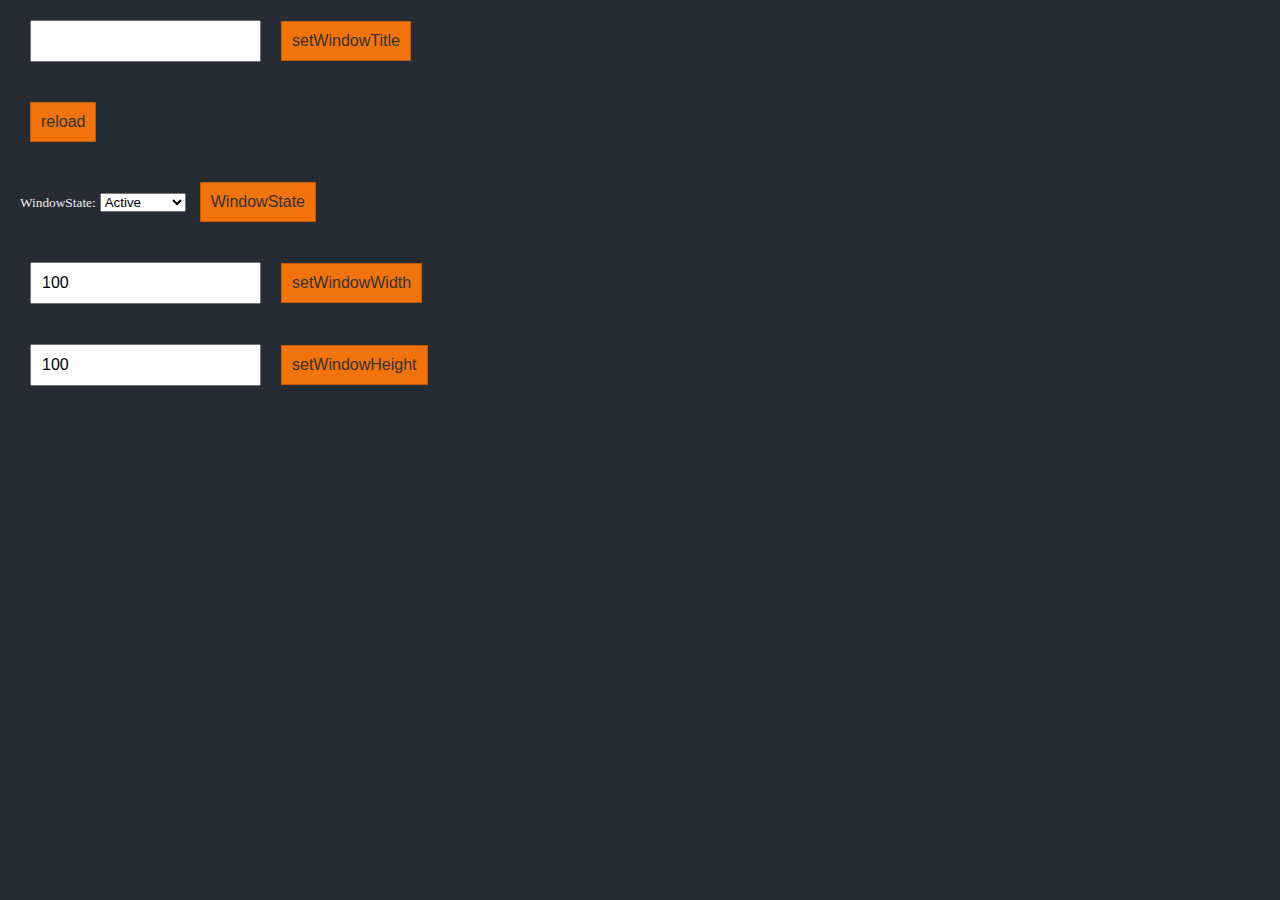
==== html/index.html @ 2f1494eb "add UI form" ====
<!DOCTYPE html>
<html lang="en">
<head>
	<meta charset="UTF-8">
	<title>Document</title>
	<script src="js/leapp.js"></script>
	<link rel="stylesheet" href="css/style.css">
</head>
<body>
	<div><input type="text" id="wintitle"><button onclick="leapp.windowTitle = document.getElementById('wintitle').value;">setWindowTitle</button></div>
	<div><button onclick="leapp.reload();">reload</button></div>
	<div>
		<small>WindowState:</small>
		<select name="" id="wstate">
			<option value="Active">Active</option>
			<option value="FullScreen">FullScreen</option>
			<option value="Maximized">Maximized</option>
			<option value="Minimized">Minimized</option>
			<option value="NoState">NoState</option>
		</select>
		<button onclick="leapp.windowState = document.getElementById('wstate').value;">WindowState</button>
	</div>
	<div><input type="text" value="100" id="winwidth"><button onclick="leapp.width = document.getElementById('winwidth').value;">setWindowWidth</button></div>
	<div><input type="text" value="100" id="winheight"><button onclick="leapp.height = document.getElementById('winheight').value;">setWindowHeight</button></div>
	
</body>
</html>
---- html/css/style.css ----
* {
  margin: 0px;
  padding: 0px; }

html, body {
  width: 100%;
  height: 100%;
  background-color: #272B33;
  color: #eee; }
  html > div, body > div {
    padding: 20px; }
    html > div button, body > div button {
      border: 1px solid rgba(0, 0, 0, 0.2);
      background-color: #f2720c;
      color: #333;
      padding: 10px;
      font-size: 16px;
      margin: 0px 10px;
      cursor: pointer; }
    html > div input[type="text"], body > div input[type="text"] {
      padding: 10px;
      margin: 0px 10px;
      font-size: 16px; }

/*# sourceMappingURL=style.css.map */
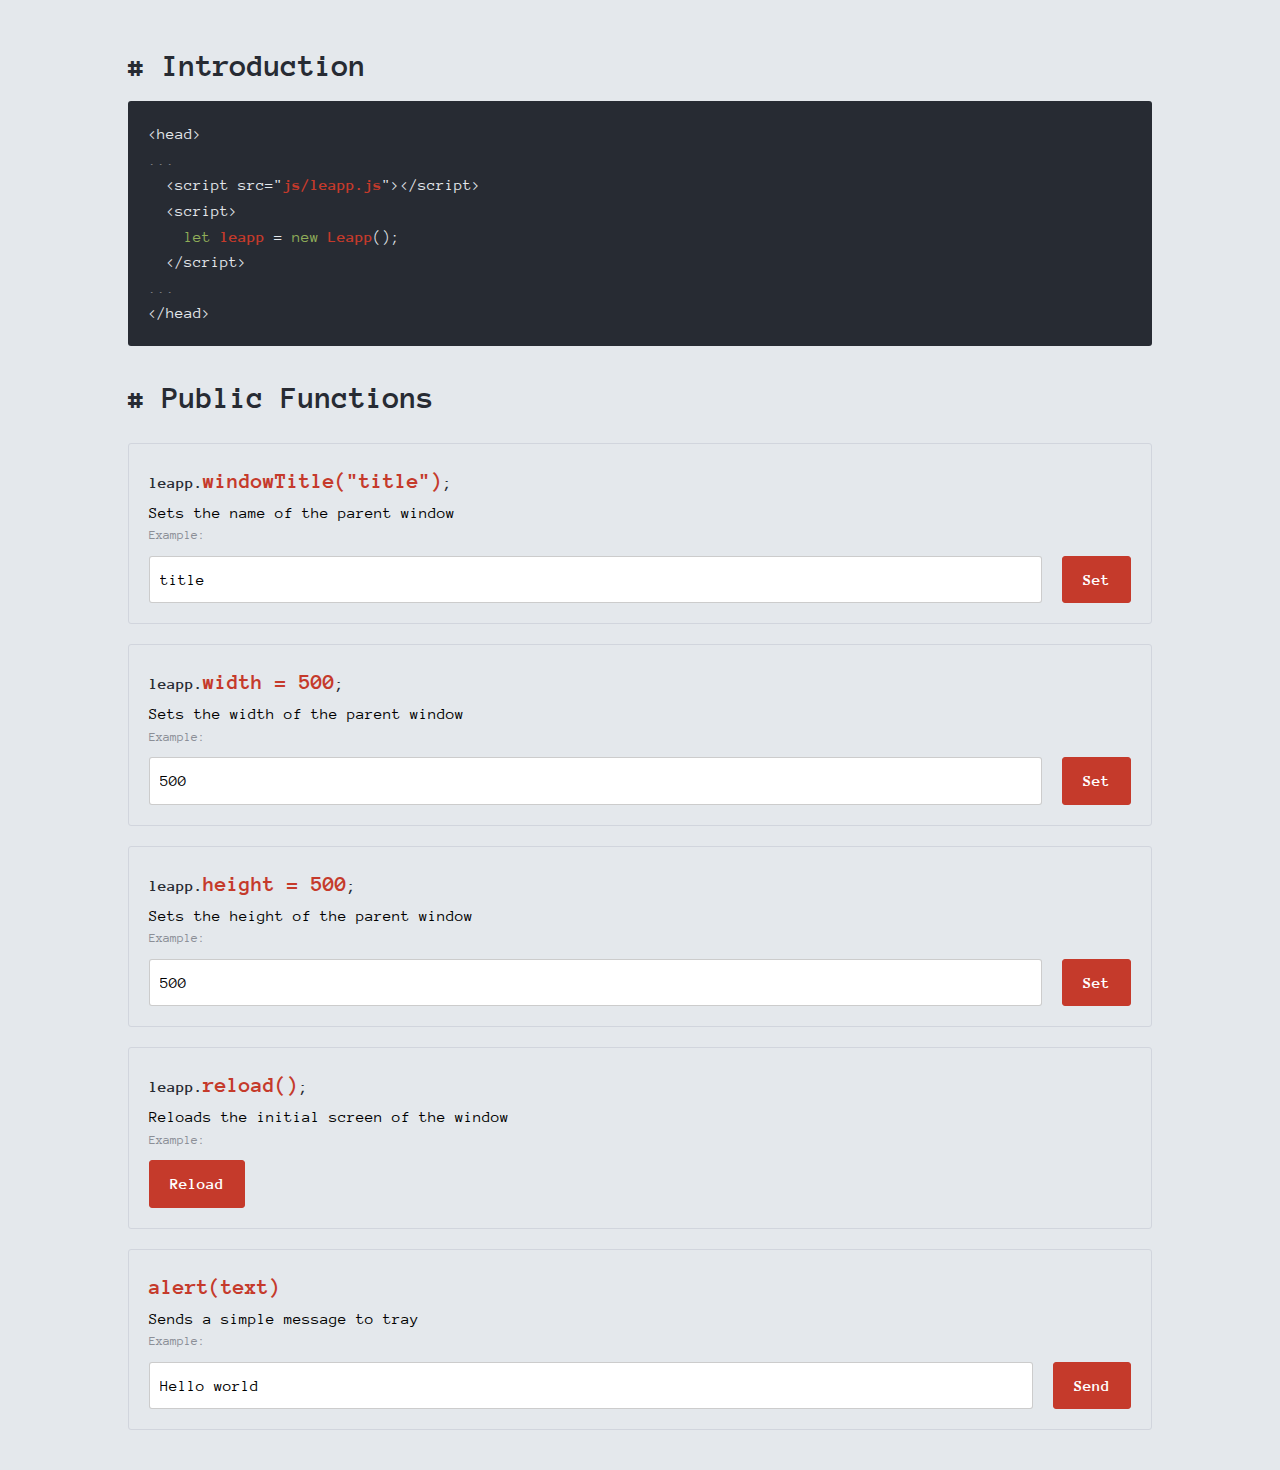
==== commit b4ac485a: "Html Example start" ====
--- a/html/index.html
+++ b/html/index.html
@@ -2,26 +2,76 @@
 <html lang="en">
 <head>
 	<meta charset="UTF-8">
-	<title>Document</title>
+	<title>Leapp Example</title>
+<!-- 	<script src="highlight.pack.js"></script>
+	<script>hljs.initHighlightingOnLoad();</script> -->
 	<script src="js/leapp.js"></script>
+	<script src="js/example.js"></script>
 	<link rel="stylesheet" href="css/style.css">
+	<script>document.write('<script src="http://' + (location.host || 'localhost').split(':')[0] + ':35729/livereload.js?snipver=1"></' + 'script>')</script>
 </head>
 <body>
-	<div><input type="text" id="wintitle"><button onclick="leapp.windowTitle = document.getElementById('wintitle').value;">setWindowTitle</button></div>
-	<div><button onclick="leapp.reload();">reload</button></div>
-	<div>
-		<small>WindowState:</small>
-		<select name="" id="wstate">
-			<option value="Active">Active</option>
-			<option value="FullScreen">FullScreen</option>
-			<option value="Maximized">Maximized</option>
-			<option value="Minimized">Minimized</option>
-			<option value="NoState">NoState</option>
-		</select>
-		<button onclick="leapp.windowState = document.getElementById('wstate').value;">WindowState</button>
+	<div class="example">
+		<h1># Introduction</h1>
+		<pre class="code"><code>&lt;head&gt;
+<small>...</small>
+  &lt;script src="<strong>js/leapp.js</strong>"&gt;&lt;/script&gt;
+  &lt;script&gt;
+    <span>let</span> <strong>leapp</strong> = <span>new</span> <strong>Leapp</strong>();
+  &lt;/script&gt;
+<small>...</small>
+&lt;/head&gt;</code></pre>
+		<br>
+		<h1># Public Functions</h1>
+		<div class="row">
+			<h2><small>leapp.</small>windowTitle("title")<small>;</small></h2>
+			<p>Sets the name of the parent window</p>
+			<div class="form">
+				<div class="columns">
+					<div class="flex1"><input id="wintitle" type="text" placeholder="Window title" value="title"></div>
+					<div><button onclick="leapp.windowTitle = document.getElementById('wintitle').value;">Set</button></div>
+				</div>
+			</div>
+		</div>
+		<div class="row">
+			<h2><small>leapp.</small>width = 500<small>;</small></h2>
+			<p>Sets the width of the parent window</p>
+			<div class="form">
+				<div class="columns">
+					<div class="flex1"><input id="winwidth" type="text" placeholder="Window width" value="500"></div>
+					<div><button onclick="leapp.width = document.getElementById('winwidth').value;">Set</button></div>
+				</div>
+			</div>
+		</div>
+		<div class="row">
+			<h2><small>leapp.</small>height = 500<small>;</small></h2>
+			<p>Sets the height of the parent window</p>
+			<div class="form">
+				<div class="columns">
+					<div class="flex1"><input id="winheight" type="text" placeholder="Window height" value="500"></div>
+					<div><button onclick="leapp.height = document.getElementById('winheight').value;">Set</button></div>
+				</div>
+			</div>
+		</div>
+		<div class="row">
+			<h2><small>leapp.</small>reload()<small>;</small></h2>
+			<p>Reloads the initial screen of the window</p>
+			<div class="form">
+				<div class="columns">
+					<div><button onclick="leapp.reload();" class="nomar">Reload</button></div>
+				</div>
+			</div>
+		</div>
+		<div class="row">
+			<h2>alert(text)</h2>
+			<p>Sends a simple message to tray</p>
+			<div class="form">
+				<div class="columns">
+					<div class="flex1"><input id="alert" type="text" placeholder="Tray message" value="Hello world"></div>
+					<div><button onclick="alert(document.getElementById('alert').value)">Send</button></div>
+				</div>
+			</div>
+		</div>
 	</div>
-	<div><input type="text" value="100" id="winwidth"><button onclick="leapp.width = document.getElementById('winwidth').value;">setWindowWidth</button></div>
-	<div><input type="text" value="100" id="winheight"><button onclick="leapp.height = document.getElementById('winheight').value;">setWindowHeight</button></div>
-	
 </body>
 </html>
--- a/html/css/style.css
+++ b/html/css/style.css
@@ -1,25 +1,120 @@
+@import url("https://fonts.googleapis.com/css?family=Anonymous+Pro:400,700&subset=cyrillic");
 * {
   margin: 0px;
-  padding: 0px; }
+  padding: 0px;
+  font-family: 'Anonymous Pro', monospace;
+  line-height: 1.6;
+  font-size: 12pt; }
 
 html, body {
-  width: 100%;
-  height: 100%;
-  background-color: #272B33;
-  color: #eee; }
-  html > div, body > div {
-    padding: 20px; }
-    html > div button, body > div button {
-      border: 1px solid rgba(0, 0, 0, 0.2);
-      background-color: #f2720c;
-      color: #333;
-      padding: 10px;
-      font-size: 16px;
-      margin: 0px 10px;
-      cursor: pointer; }
-    html > div input[type="text"], body > div input[type="text"] {
-      padding: 10px;
-      margin: 0px 10px;
-      font-size: 16px; }
+  background-color: #E4E8EC; }
+
+h1 {
+  color: #272b33;
+  font-size: 200%;
+  display: block;
+  margin-bottom: 10px; }
+
+h2 {
+  color: #C53A2B;
+  font-size: 160%; }
+
+.color-akcent {
+  color: #C53A2B; }
+
+.columns {
+  display: -webkit-box;
+  display: -webkit-flex;
+  display: -moz-flex;
+  display: -ms-flexbox;
+  display: flex; }
+  .columns > div.flex1 {
+    -webkit-box-flex: 1;
+    -webkit-flex: 1;
+    -moz-box-flex: 1;
+    -moz-flex: 1;
+    -ms-flex: 1;
+    flex: 1; }
+
+.example {
+  display: block;
+  margin: 0px auto;
+  max-width: 1024px;
+  padding: 40px; }
+
+.code {
+  padding: 20px;
+  background-color: #272b33;
+  color: #E4E8EC;
+  -webkit-border-radius: 3px;
+  -moz-border-radius: 3px;
+  -ms-border-radius: 3px;
+  border-radius: 3px; }
+  .code strong {
+    color: #C53A2B; }
+  .code small {
+    color: rgba(255, 255, 255, 0.4); }
+  .code span {
+    color: #90AE59; }
+
+.row {
+  margin-top: 20px;
+  padding: 20px;
+  border: 1px solid #d1d5dd;
+  -webkit-border-radius: 3px;
+  -moz-border-radius: 3px;
+  -ms-border-radius: 3px;
+  border-radius: 3px; }
+  .row > h2 {
+    font-size: 140%; }
+    .row > h2 > small {
+      color: #272b33; }
+  .row > p {
+    font-size: 100%; }
+  .row .form:before {
+    content: "Example:";
+    display: block;
+    color: #8b8f97;
+    margin-bottom: 10px;
+    font-size: 80%; }
+  .row .form input[type="text"] {
+    width: 100%;
+    padding: 10px;
+    border: 1px solid rgba(0, 0, 0, 0.2);
+    background-color: #fff;
+    font-size: 100%;
+    box-sizing: border-box;
+    -webkit-box-sizing: border-box;
+    -moz-box-sizing: border-box;
+    -ms-box-sizing: border-box;
+    -webkit-border-radius: 3px;
+    -moz-border-radius: 3px;
+    -ms-border-radius: 3px;
+    border-radius: 3px; }
+  .row .form button {
+    font-size: 100%;
+    padding: 10px 20px;
+    background-color: #C53A2B;
+    color: #fff;
+    font-weight: bold;
+    cursor: pointer;
+    border: 1px solid #C53A2B;
+    margin-left: 20px;
+    box-sizing: border-box;
+    -webkit-box-sizing: border-box;
+    -moz-box-sizing: border-box;
+    -ms-box-sizing: border-box;
+    -webkit-border-radius: 3px;
+    -moz-border-radius: 3px;
+    -ms-border-radius: 3px;
+    border-radius: 3px;
+    -webkit-transition: 0.3s;
+    -moz-transition: 0.3s;
+    -ms-transition: 0.3s;
+    -o-transition: 0.3s; }
+    .row .form button:hover {
+      background-color: #b12617; }
+    .row .form button.nomar {
+      margin-left: 0px; }
 
 /*# sourceMappingURL=style.css.map */
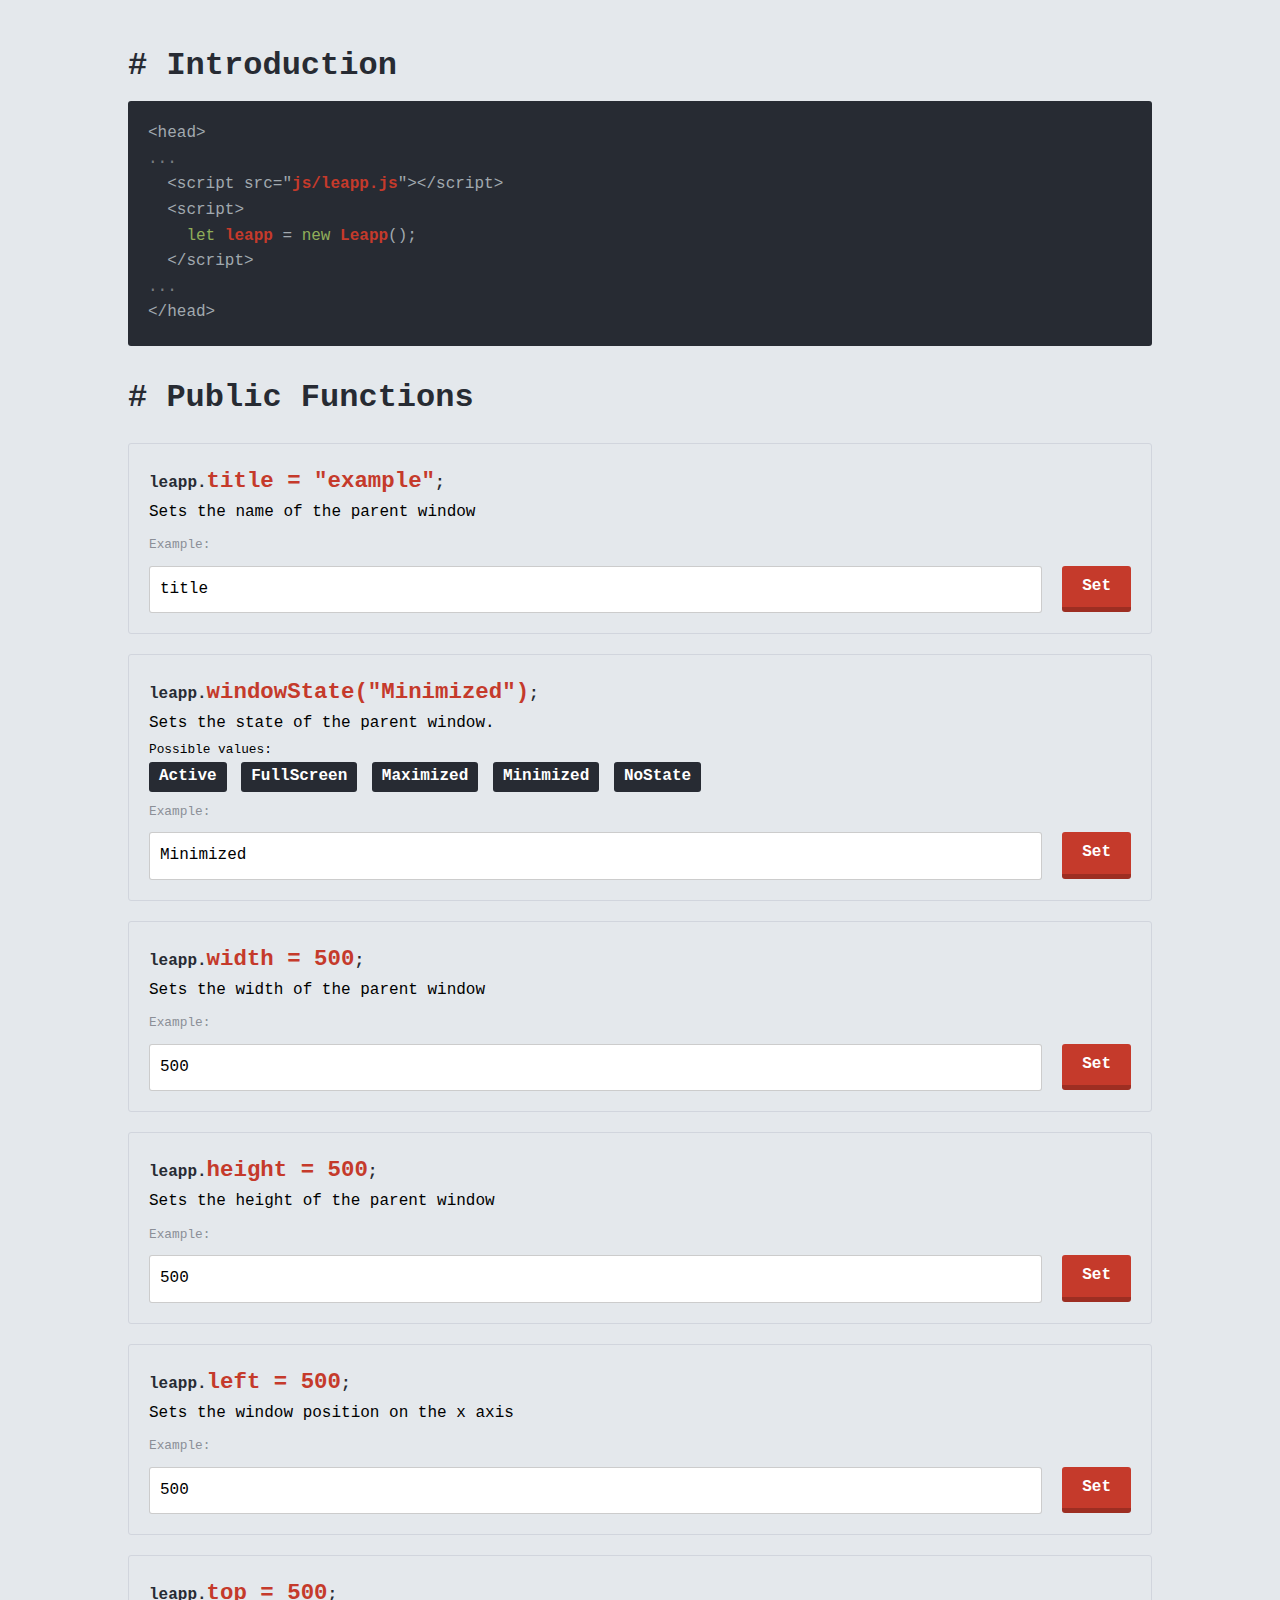
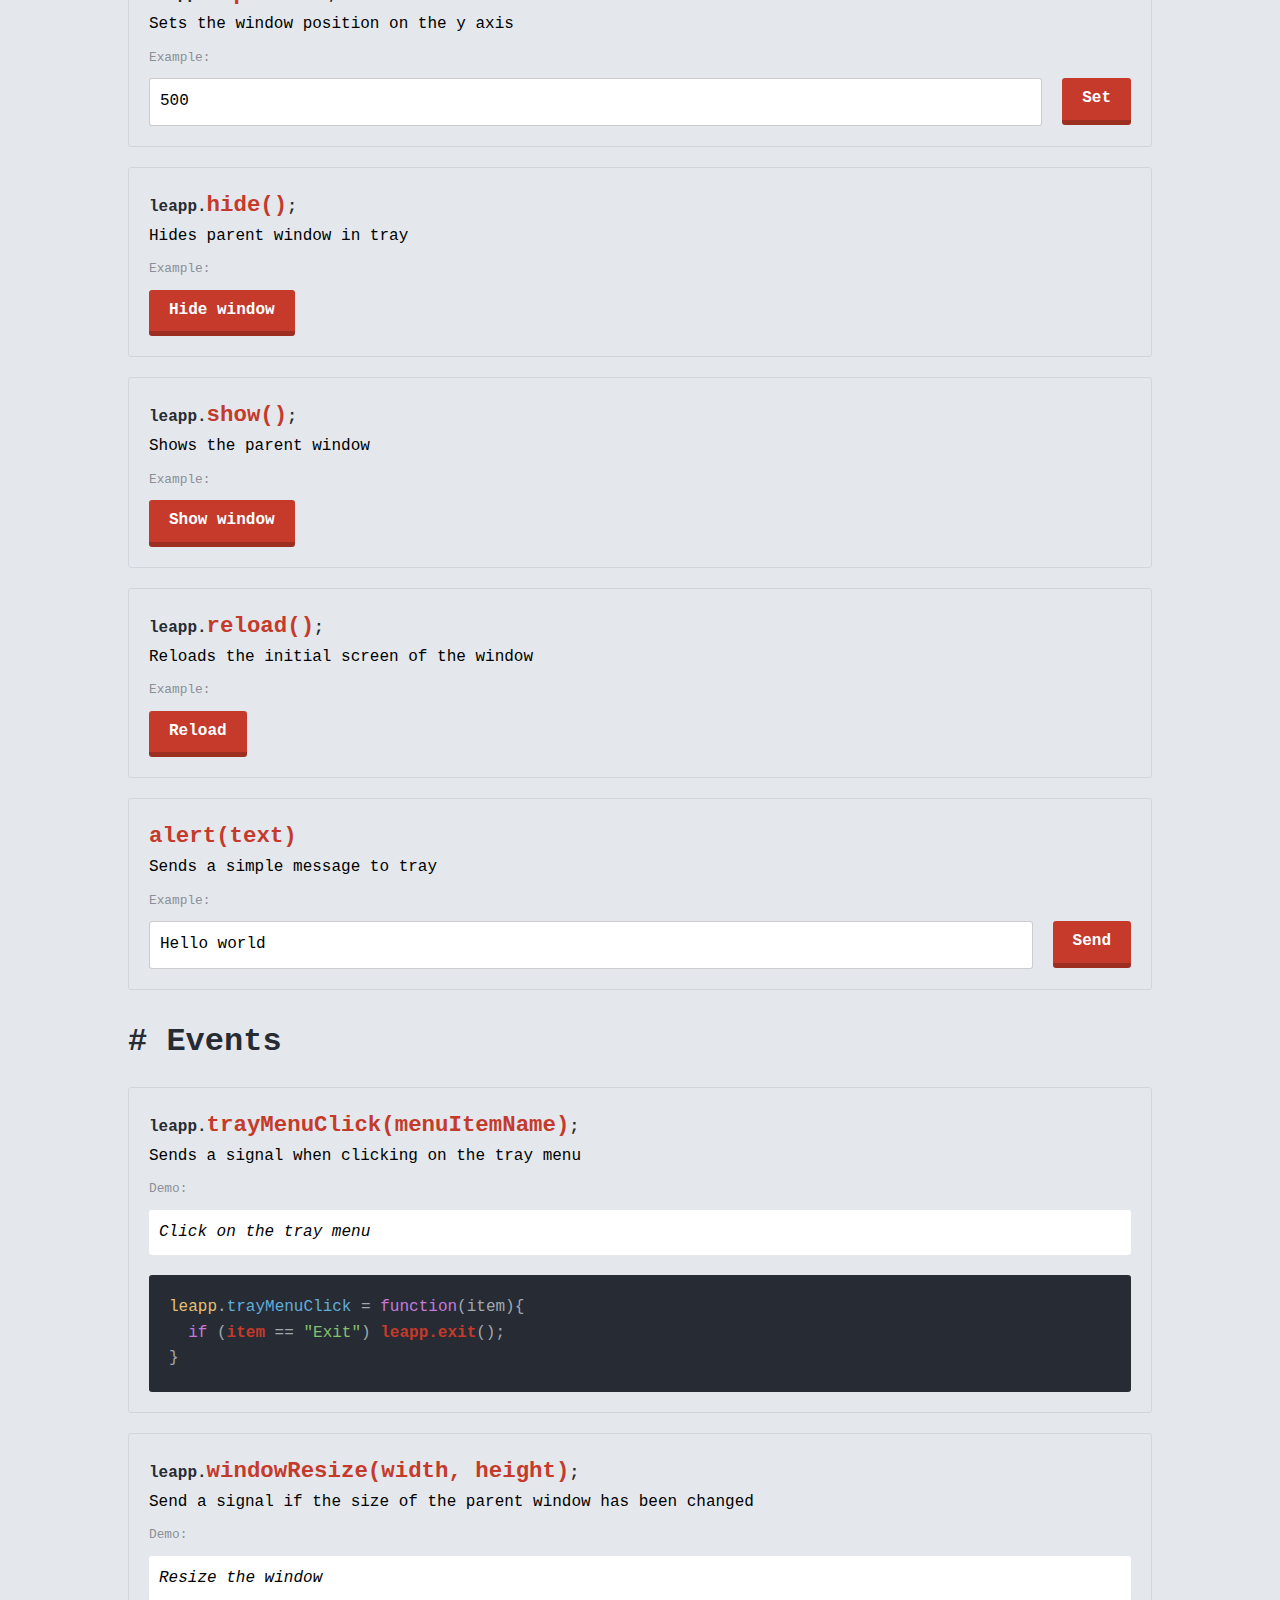
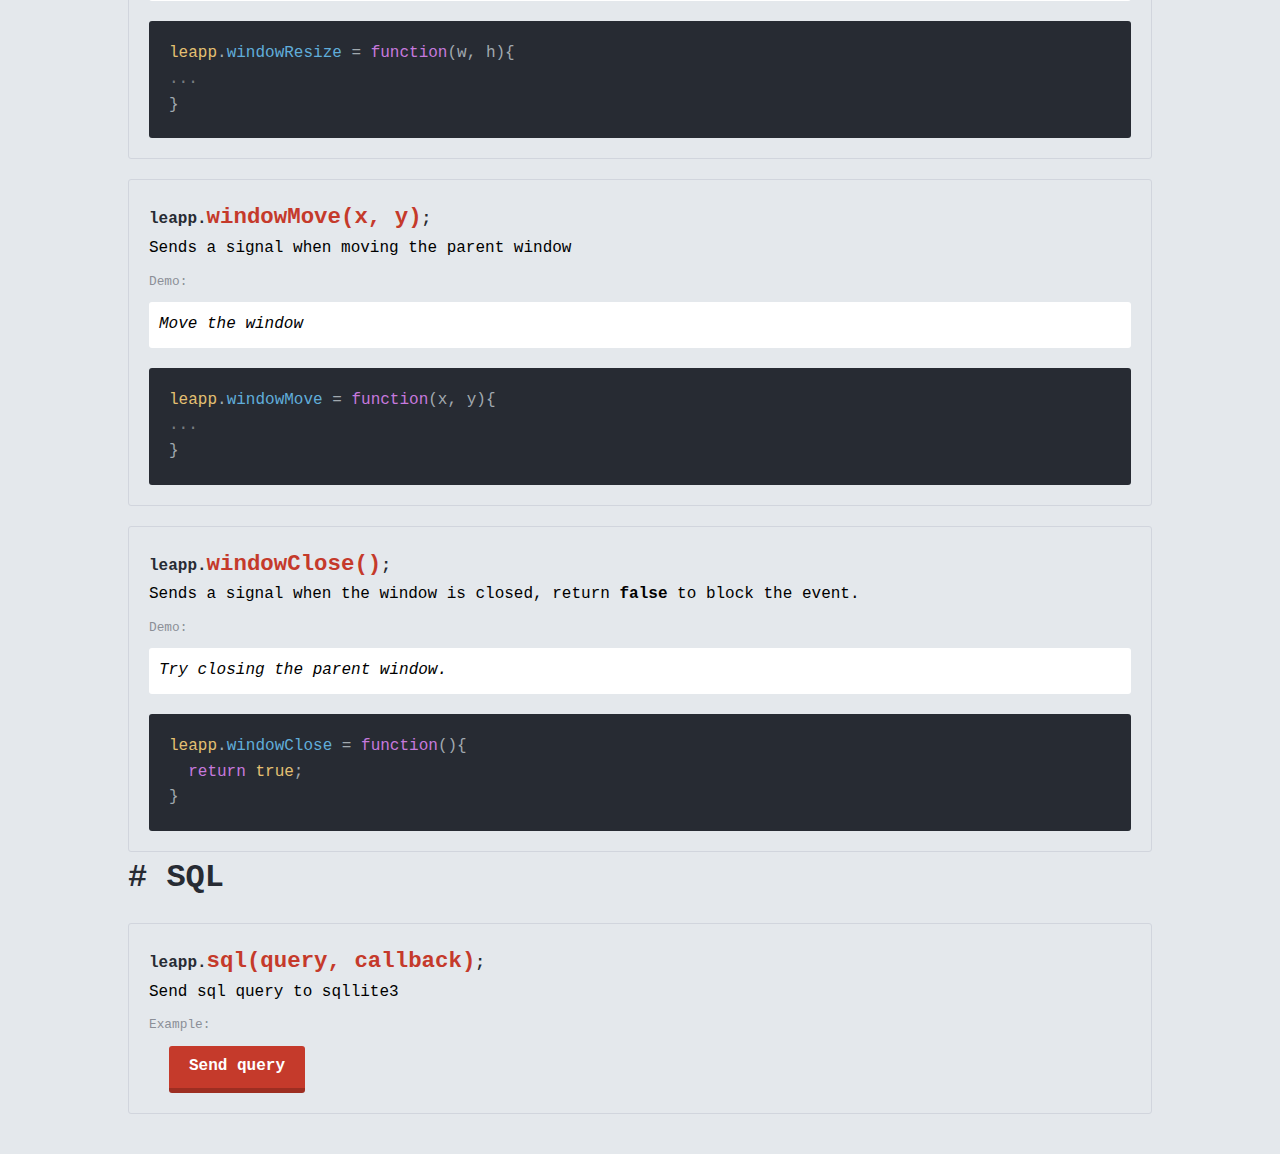
==== commit 7c83979a: "add transport" ====
--- a/html/index.html
+++ b/html/index.html
@@ -3,8 +3,8 @@
 <head>
 	<meta charset="UTF-8">
 	<title>Leapp Example</title>
-<!-- 	<script src="highlight.pack.js"></script>
-	<script>hljs.initHighlightingOnLoad();</script> -->
+	<script src="js/qwebchannel.js"></script>
+	<script src="js/jquery-3.1.0.min.js"></script>
 	<script src="js/leapp.js"></script>
 	<script src="js/example.js"></script>
 	<link rel="stylesheet" href="css/style.css">
@@ -24,12 +24,39 @@
 		<br>
 		<h1># Public Functions</h1>
 		<div class="row">
-			<h2><small>leapp.</small>windowTitle("title")<small>;</small></h2>
+			<h2><small>leapp.</small>title = "example"<small>;</small></h2>
 			<p>Sets the name of the parent window</p>
 			<div class="form">
 				<div class="columns">
 					<div class="flex1"><input id="wintitle" type="text" placeholder="Window title" value="title"></div>
-					<div><button onclick="leapp.windowTitle = document.getElementById('wintitle').value;">Set</button></div>
+					<div><button onclick="leapp.title = document.getElementById('wintitle').value;">Set</button></div>
+				</div>
+			</div>
+		</div>
+		<div class="row">
+			<h2><small>leapp.</small>windowState("Minimized")<small>;</small></h2>
+			<p>Sets the state of the parent window.</p>
+			<p><small>Possible values:</small></p>
+			<span>Active</span>
+			<span>FullScreen</span>
+			<span>Maximized</span>
+			<span>Minimized</span>
+			<span>NoState</span>
+			<div class="form">
+				<div class="columns">
+					<div class="flex1">
+						<div class="select">
+							<p id="wstate">Minimized</p>
+							<div>
+								<a>Active</a>
+								<a>FullScreen</a>
+								<a>Maximized</a>
+								<a>Minimized</a>
+								<a>NoState</a>
+							</div>
+						</div>
+					</div>
+					<div><button onclick="leapp.windowState = document.getElementById('wstate').innerHTML;">Set</button></div>
 				</div>
 			</div>
 		</div>
@@ -54,12 +81,44 @@
 			</div>
 		</div>
 		<div class="row">
+			<h2><small>leapp.</small>left = 500<small>;</small></h2>
+			<p>Sets the window position on the x axis</p>
+			<div class="form">
+				<div class="columns">
+					<div class="flex1"><input id="winl" type="text" placeholder="Window left" value="500"></div>
+					<div><button onclick="leapp.left = document.getElementById('winl').value;">Set</button></div>
+				</div>
+			</div>
+		</div>
+		<div class="row">
+			<h2><small>leapp.</small>top = 500<small>;</small></h2>
+			<p>Sets the window position on the y axis</p>
+			<div class="form">
+				<div class="columns">
+					<div class="flex1"><input id="wint" type="text" placeholder="Window top" value="500"></div>
+					<div><button onclick="leapp.top = document.getElementById('wint').value;">Set</button></div>
+				</div>
+			</div>
+		</div>
+		<div class="row">
+			<h2><small>leapp.</small>hide()<small>;</small></h2>
+			<p>Hides parent window in tray</p>
+			<div class="form">
+				<button onclick="leapp.hide();" class="nomar">Hide window</button>
+			</div>
+		</div>
+		<div class="row">
+			<h2><small>leapp.</small>show()<small>;</small></h2>
+			<p>Shows the parent window</p>
+			<div class="form">
+				<button onclick="leapp.show();" class="nomar">Show window</button>
+			</div>
+		</div>
+		<div class="row">
 			<h2><small>leapp.</small>reload()<small>;</small></h2>
 			<p>Reloads the initial screen of the window</p>
 			<div class="form">
-				<div class="columns">
-					<div><button onclick="leapp.reload();" class="nomar">Reload</button></div>
-				</div>
+				<button onclick="leapp.reload();" class="nomar">Reload</button>
 			</div>
 		</div>
 		<div class="row">
@@ -72,6 +131,56 @@
 				</div>
 			</div>
 		</div>
+		<br>
+		<h1># Events</h1>
+		<div class="row">
+			<h2><small>leapp.</small>trayMenuClick(menuItemName)<small>;</small></h2>
+			<p>Sends a signal when clicking on the tray menu</p>
+			<div class="demo">
+				<p id="traymenuclick">Click on the tray menu</p>
+			</div>
+			<pre class="code"><code><i class='y'>leapp</i>.<i class='b'>trayMenuClick</i> = <i class='p'>function</i>(item){
+  <i class='p'>if</i> (<strong>item</strong> == <i class='g'>"Exit"</i>) <strong>leapp.exit</strong>();
+}</code></pre>
+		</div>
+		<div class="row">
+			<h2><small>leapp.</small>windowResize(width, height)<small>;</small></h2>
+			<p>Send a signal if the size of the parent window has been changed</p>
+			<div class="demo">
+				<p id="sizechanged">Resize the window</p>
+			</div>
+			<pre class="code"><code><i class='y'>leapp</i>.<i class='b'>windowResize</i> = <i class='p'>function</i>(w, h){
+<small>...</small>
+}</code></pre>
+		</div>
+		<div class="row">
+			<h2><small>leapp.</small>windowMove(x, y)<small>;</small></h2>
+			<p>Sends a signal when moving the parent window</p>
+			<div class="demo">
+				<p id="winmove">Move the window</p>
+			</div>
+			<pre class="code"><code><i class='y'>leapp</i>.<i class='b'>windowMove</i> = <i class='p'>function</i>(x, y){
+<small>...</small>
+}</code></pre>
+		</div>
+		<div class="row">
+			<h2><small>leapp.</small>windowClose()<small>;</small></h2>
+			<p>Sends a signal when the window is closed, return <strong>false</strong> to block the event.</p>
+			<div class="demo">
+				<p id="windowclose">Try closing the parent window.</p>
+			</div>
+			<pre class="code"><code><i class='y'>leapp</i>.<i class='b'>windowClose</i> = <i class='p'>function</i>(){
+  <i class='p'>return</i> <i class='y'>true</i>;
+}</code></pre>
+		</div>
+		<h1># SQL</h1>
+		<div class="row">
+			<h2><small>leapp.</small>sql(query, callback)<small>;</small></h2>
+			<p>Send sql query to sqllite3</p>
+			<div class="form">
+				<button class="sendsql">Send query</button>
+			</div>
+		</div>
 	</div>
 </body>
 </html>
--- a/html/css/style.css
+++ b/html/css/style.css
@@ -1,10 +1,31 @@
-@import url("https://fonts.googleapis.com/css?family=Anonymous+Pro:400,700&subset=cyrillic");
 * {
   margin: 0px;
   padding: 0px;
   font-family: 'Anonymous Pro', monospace;
   line-height: 1.6;
   font-size: 12pt; }
+
+::-webkit-scrollbar-button {
+  background-image: url("");
+  background-repeat: no-repeat;
+  width: 0px;
+  height: 0px; }
+
+::-webkit-scrollbar-track {
+  background: #272b33; }
+
+::-webkit-scrollbar-thumb {
+  background: #C53A2B; }
+
+::-webkit-resizer {
+  background-image: url("");
+  background-repeat: no-repeat;
+  width: 0px;
+  height: 0px; }
+
+::-webkit-scrollbar {
+  width: 10px;
+  height: 10px; }
 
 html, body {
   background-color: #E4E8EC; }
@@ -45,13 +66,23 @@
 .code {
   padding: 20px;
   background-color: #272b33;
-  color: #E4E8EC;
+  color: #A1A9AF;
   -webkit-border-radius: 3px;
   -moz-border-radius: 3px;
   -ms-border-radius: 3px;
   border-radius: 3px; }
   .code strong {
     color: #C53A2B; }
+  .code i {
+    font-style: normal; }
+  .code .y {
+    color: #E4C072; }
+  .code .p {
+    color: #C679DD; }
+  .code .b {
+    color: #60ADDA; }
+  .code .g {
+    color: #84C071; }
   .code small {
     color: rgba(255, 255, 255, 0.4); }
   .code span {
@@ -71,11 +102,42 @@
       color: #272b33; }
   .row > p {
     font-size: 100%; }
+    .row > p > small {
+      font-size: 80%; }
+  .row > span {
+    background-color: #272b33;
+    display: inline-block;
+    padding: 2px 10px;
+    margin-right: 5px;
+    color: #fff;
+    font-weight: bold;
+    -webkit-border-radius: 3px;
+    -moz-border-radius: 3px;
+    -ms-border-radius: 3px;
+    border-radius: 3px; }
+  .row .demo {
+    margin: 10px 0px 20px 0px; }
+    .row .demo:before {
+      content: "Demo:";
+      display: block;
+      color: #8b8f97;
+      margin-bottom: 10px;
+      margin-top: 10px;
+      font-size: 80%; }
+    .row .demo > p {
+      background-color: #fff;
+      padding: 10px;
+      font-style: italic;
+      -webkit-border-radius: 3px;
+      -moz-border-radius: 3px;
+      -ms-border-radius: 3px;
+      border-radius: 3px; }
   .row .form:before {
     content: "Example:";
     display: block;
     color: #8b8f97;
     margin-bottom: 10px;
+    margin-top: 10px;
     font-size: 80%; }
   .row .form input[type="text"] {
     width: 100%;
@@ -93,12 +155,13 @@
     border-radius: 3px; }
   .row .form button {
     font-size: 100%;
-    padding: 10px 20px;
+    padding: 8px 20px;
     background-color: #C53A2B;
     color: #fff;
     font-weight: bold;
     cursor: pointer;
-    border: 1px solid #C53A2B;
+    border: none;
+    border-bottom: 5px solid rgba(0, 0, 0, 0.2);
     margin-left: 20px;
     box-sizing: border-box;
     -webkit-box-sizing: border-box;
@@ -116,5 +179,38 @@
       background-color: #b12617; }
     .row .form button.nomar {
       margin-left: 0px; }
+  .row .form .select > p {
+    width: 100%;
+    padding: 10px;
+    border: 1px solid rgba(0, 0, 0, 0.2);
+    background-color: #fff;
+    font-size: 100%;
+    box-sizing: border-box;
+    -webkit-box-sizing: border-box;
+    -moz-box-sizing: border-box;
+    -ms-box-sizing: border-box;
+    -webkit-border-radius: 3px;
+    -moz-border-radius: 3px;
+    -ms-border-radius: 3px;
+    border-radius: 3px; }
+  .row .form .select > div {
+    background-color: #fff;
+    position: absolute;
+    margin-top: -1px;
+    margin-left: 3px;
+    display: none; }
+    .row .form .select > div > a {
+      display: block;
+      padding: 10px 20px;
+      border-top: 1px solid rgba(0, 0, 0, 0.1);
+      cursor: pointer;
+      -webkit-transition: 0.3s;
+      -moz-transition: 0.3s;
+      -ms-transition: 0.3s;
+      -o-transition: 0.3s; }
+      .row .form .select > div > a:hover {
+        background-color: whitesmoke; }
+  .row .form .select:hover > div {
+    display: block; }
 
 /*# sourceMappingURL=style.css.map */
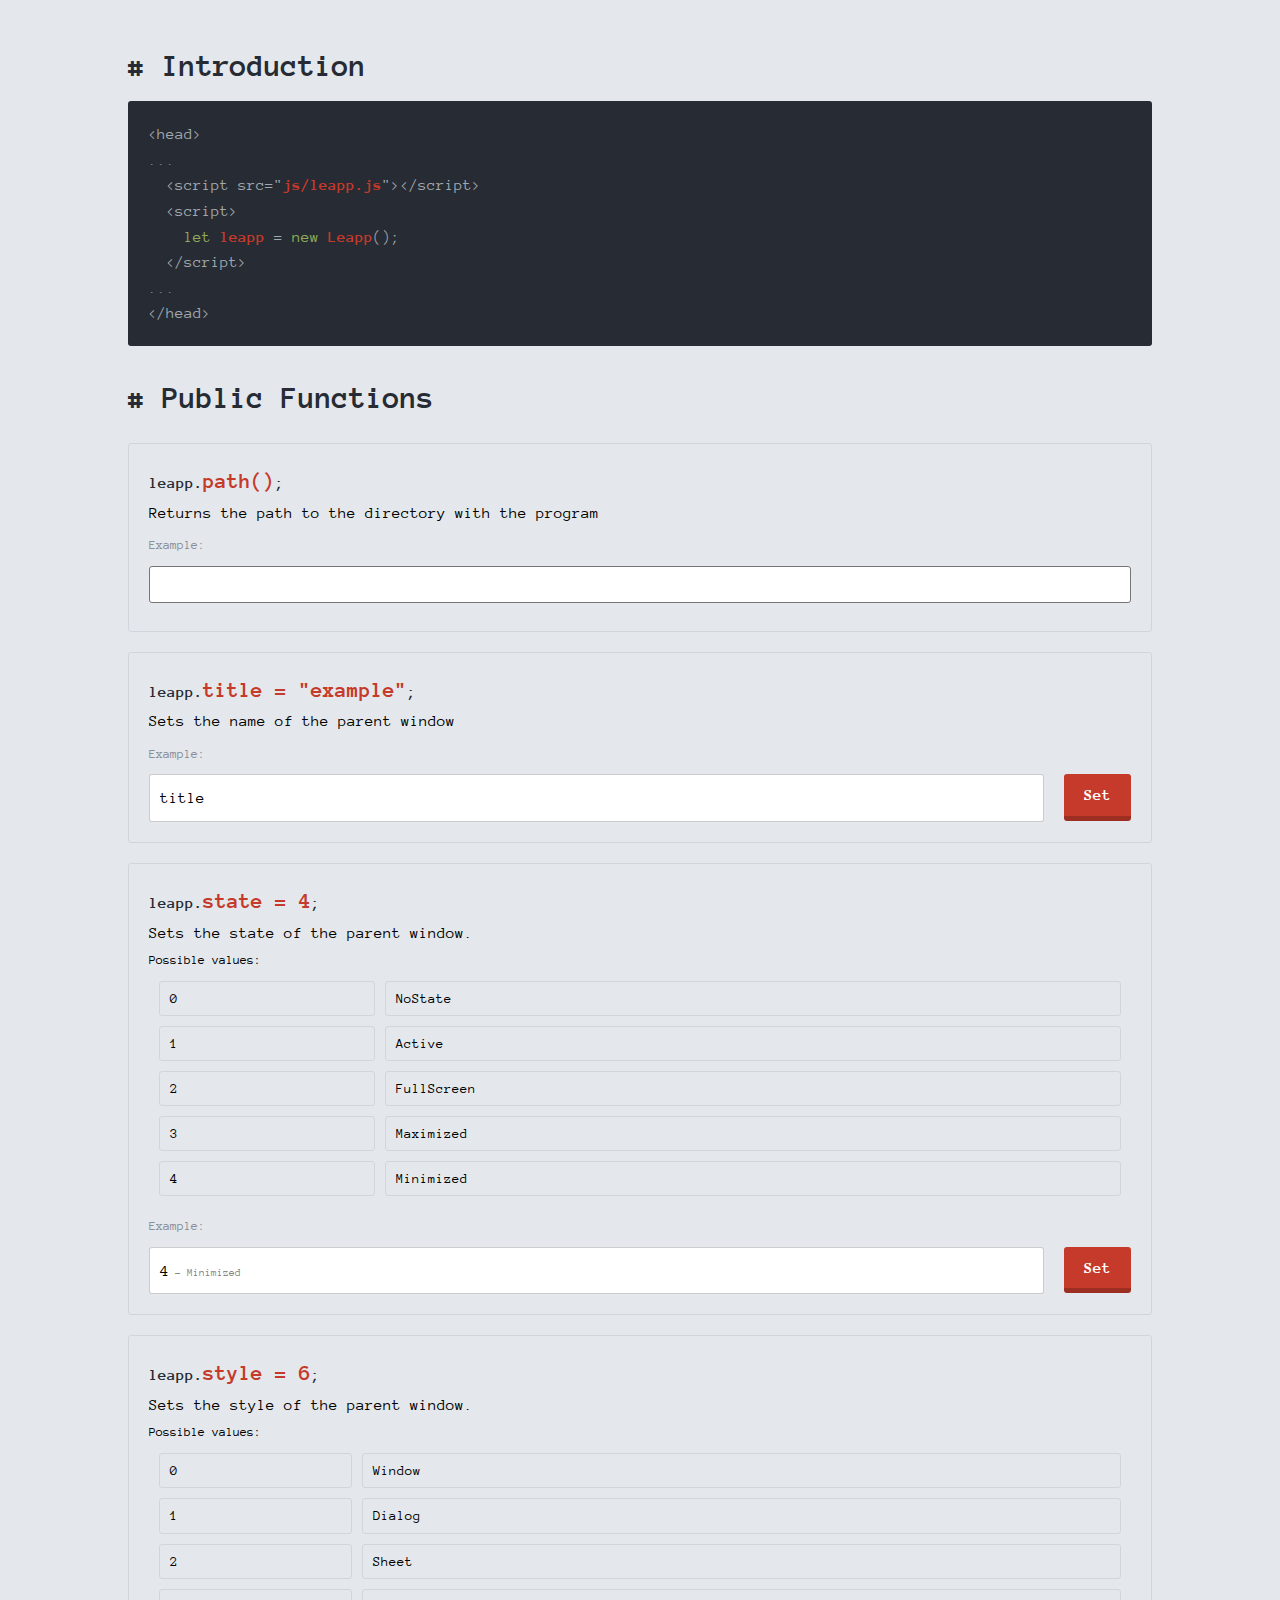
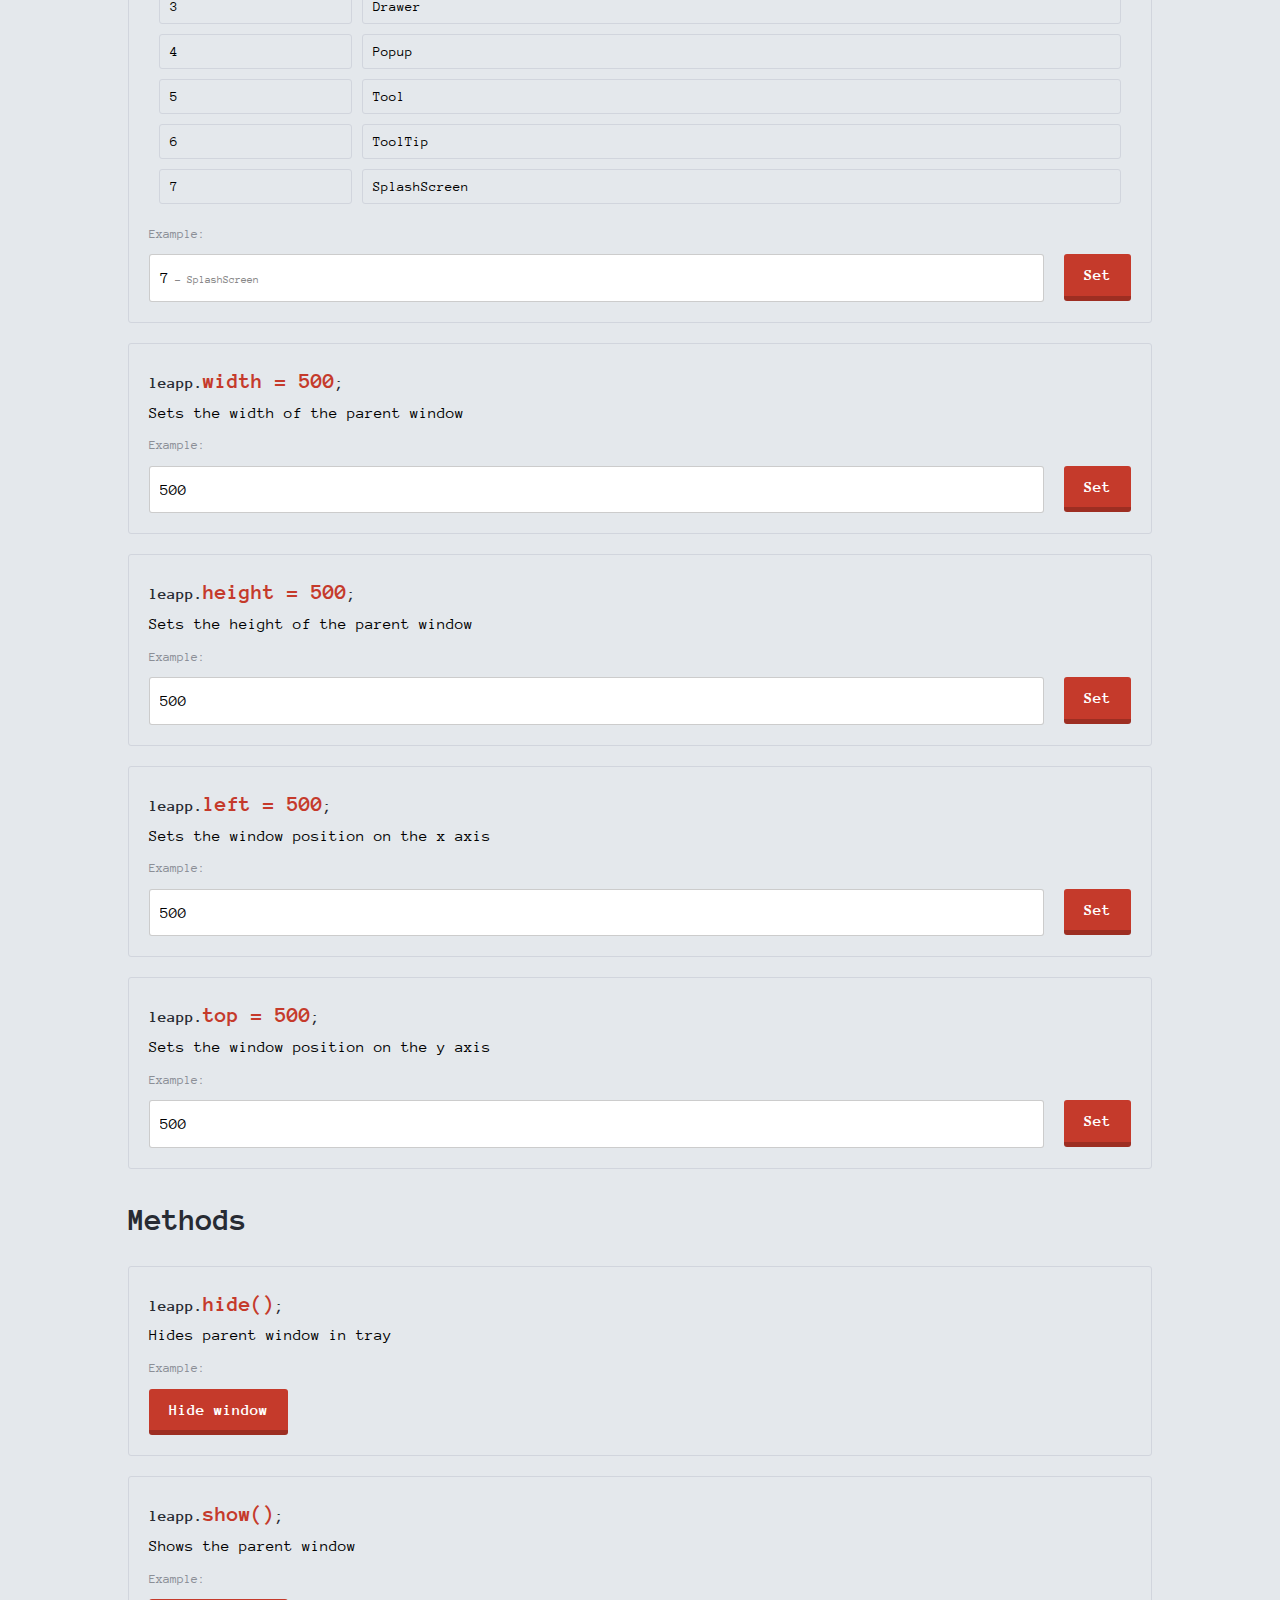
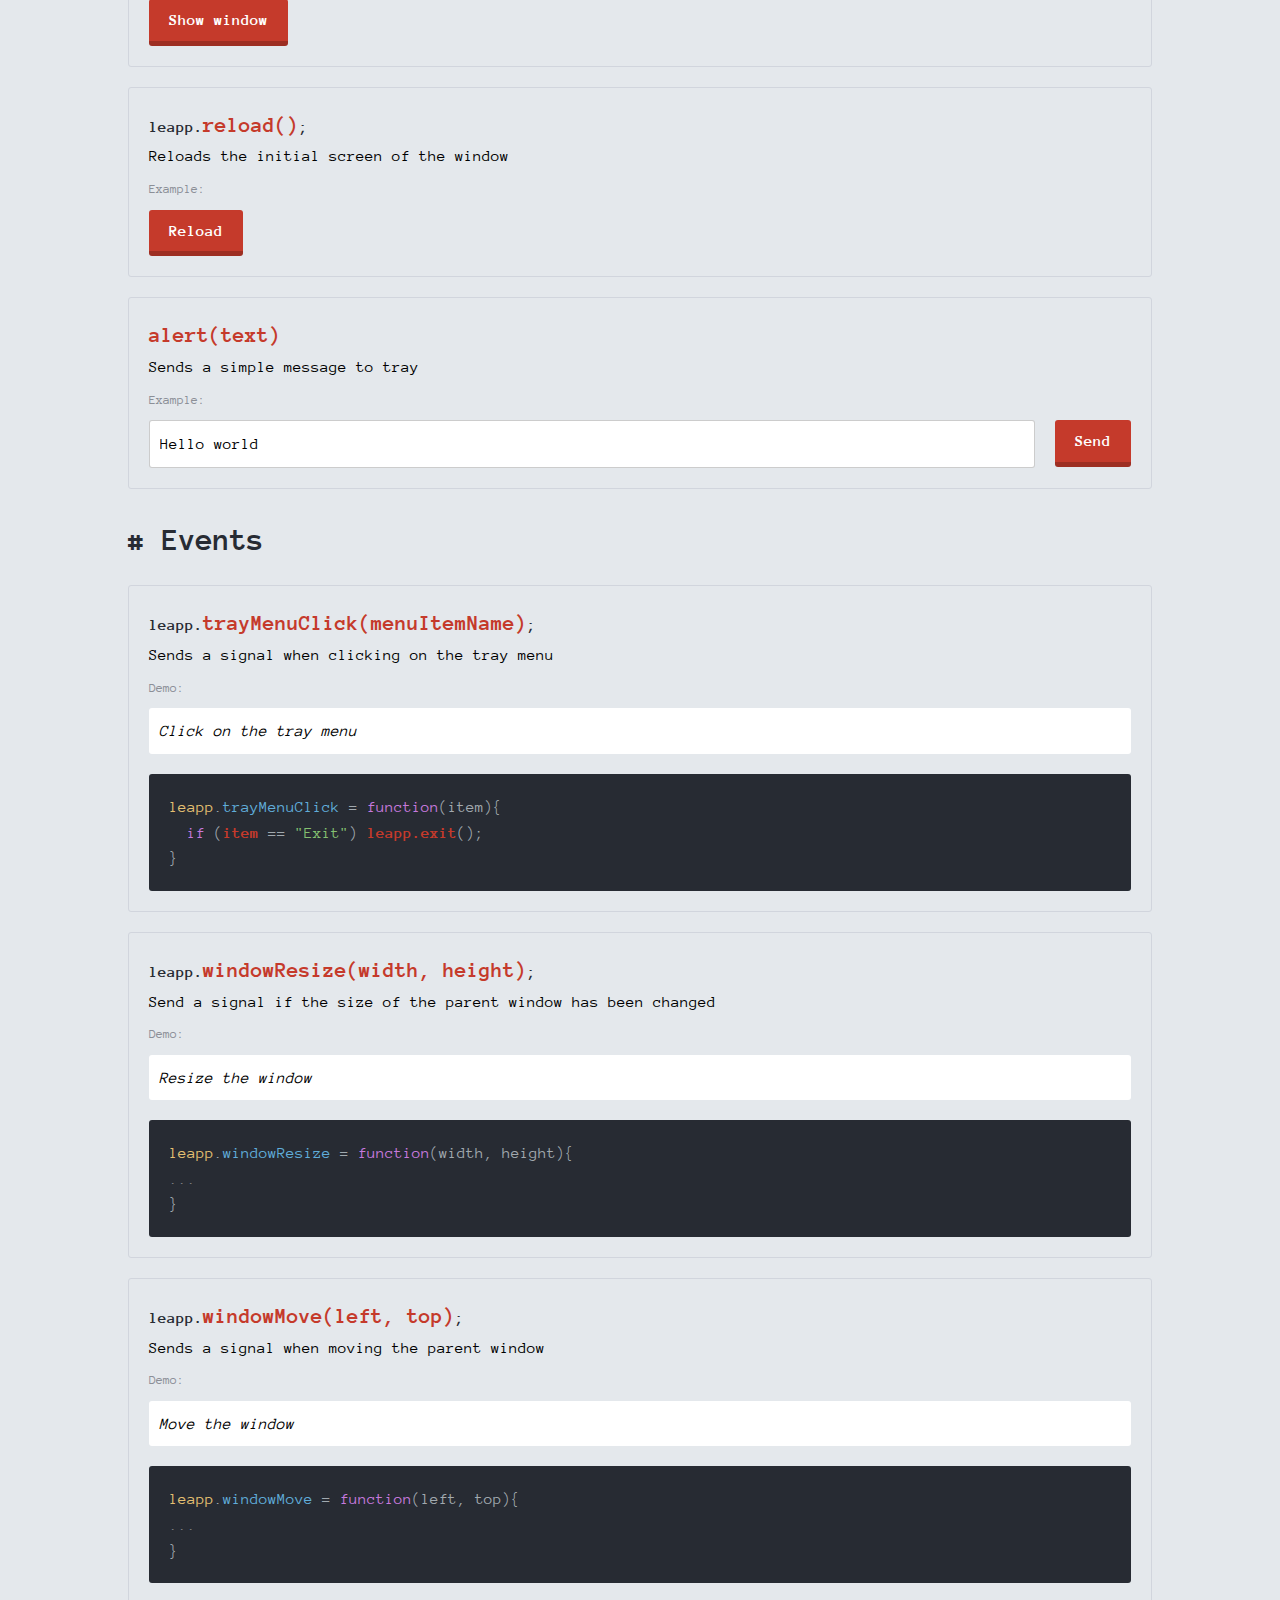
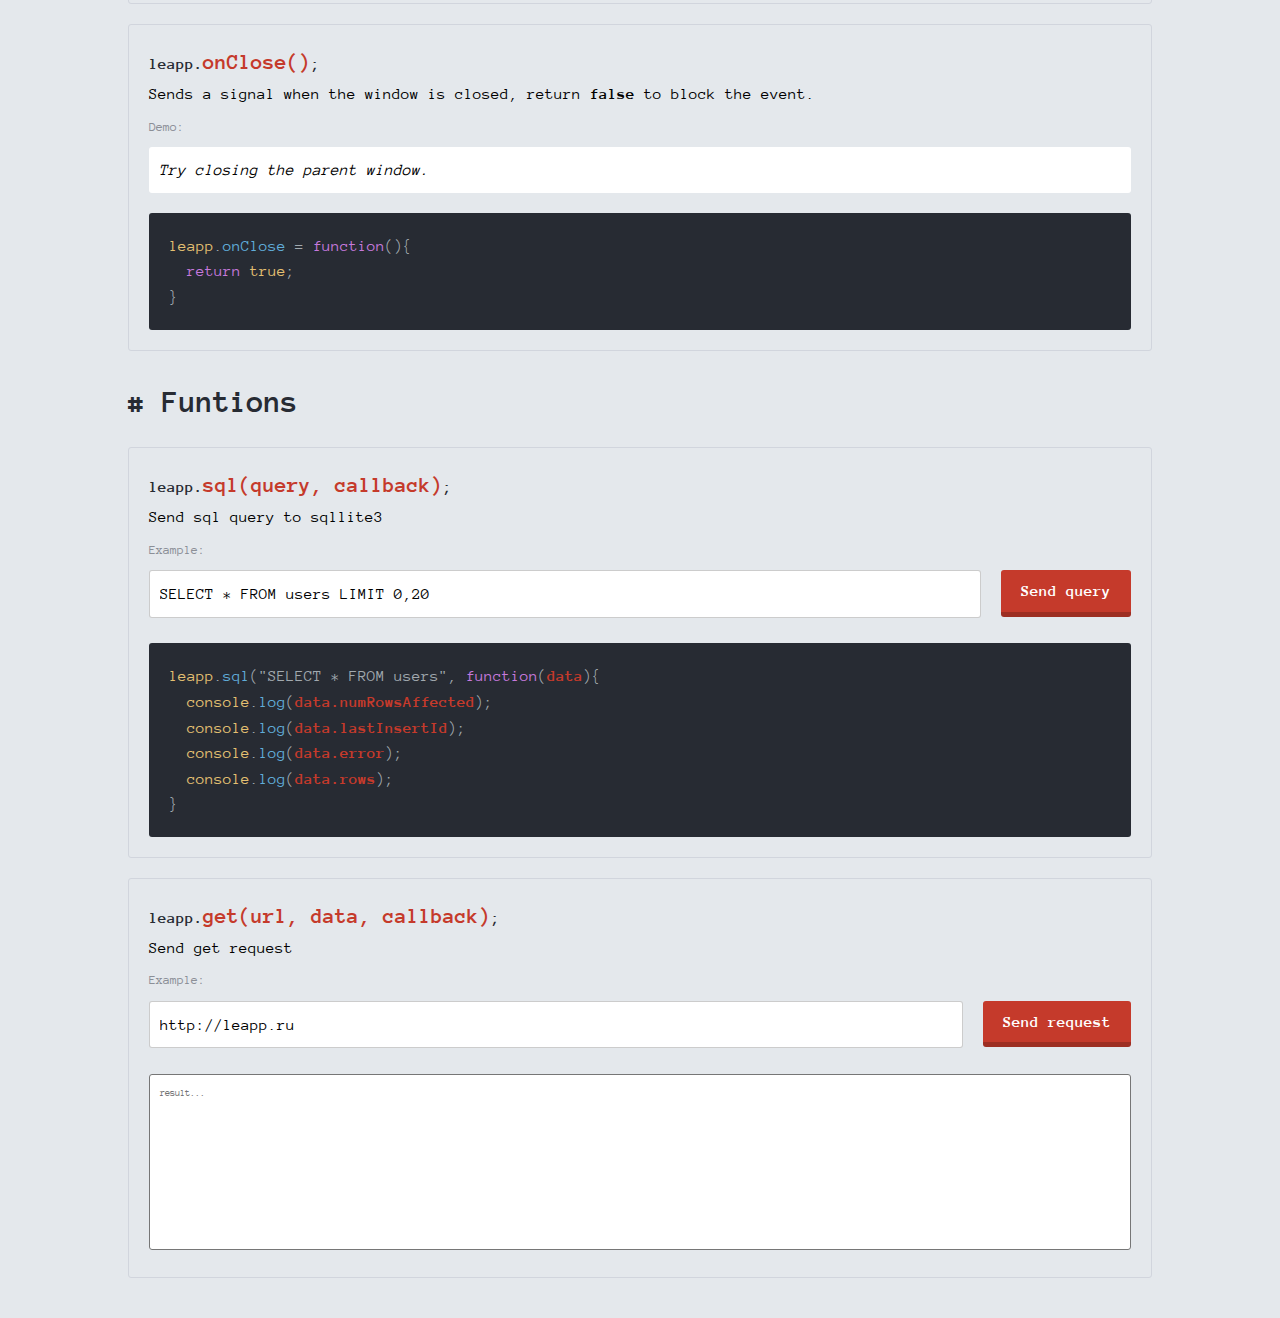
==== commit b93ef2a6: "sql and style" ====
--- a/html/index.html
+++ b/html/index.html
@@ -3,9 +3,7 @@
 <head>
 	<meta charset="UTF-8">
 	<title>Leapp Example</title>
-	<script src="js/qwebchannel.js"></script>
 	<script src="js/jquery-3.1.0.min.js"></script>
-	<script src="js/leapp.js"></script>
 	<script src="js/example.js"></script>
 	<link rel="stylesheet" href="css/style.css">
 	<script>document.write('<script src="http://' + (location.host || 'localhost').split(':')[0] + ':35729/livereload.js?snipver=1"></' + 'script>')</script>
@@ -24,6 +22,13 @@
 		<br>
 		<h1># Public Functions</h1>
 		<div class="row">
+			<h2><small>leapp.</small>path()<small>;</small></h2>
+			<p>Returns the path to the directory with the program</p>
+			<div class="form">
+				<textarea class="textresult" readonly id="path" cols="30" rows="1"></textarea>
+			</div>
+		</div>
+		<div class="row">
 			<h2><small>leapp.</small>title = "example"<small>;</small></h2>
 			<p>Sets the name of the parent window</p>
 			<div class="form">
@@ -34,29 +39,68 @@
 			</div>
 		</div>
 		<div class="row">
-			<h2><small>leapp.</small>windowState("Minimized")<small>;</small></h2>
+			<h2><small>leapp.</small>state = 4<small>;</small></h2>
 			<p>Sets the state of the parent window.</p>
 			<p><small>Possible values:</small></p>
-			<span>Active</span>
-			<span>FullScreen</span>
-			<span>Maximized</span>
-			<span>Minimized</span>
-			<span>NoState</span>
+			<table>
+				<tr><td>0</td><td>NoState</td></tr>
+				<tr><td>1</td><td>Active</td></tr>
+				<tr><td>2</td><td>FullScreen</td></tr>
+				<tr><td>3</td><td>Maximized</td></tr>
+				<tr><td>4</td><td>Minimized</td></tr>
+			</table>
 			<div class="form">
 				<div class="columns">
 					<div class="flex1">
 						<div class="select">
-							<p id="wstate">Minimized</p>
+							<input type="hidden" id="wstate" value="4">
+							<p>4<small> - Minimized</small></p>
 							<div>
-								<a>Active</a>
-								<a>FullScreen</a>
-								<a>Maximized</a>
-								<a>Minimized</a>
-								<a>NoState</a>
+								<a item='1'>1<small> - Active</small></a>
+								<a item='2'>2<small> - FullScreen</small></a>
+								<a item='3'>3<small> - Maximized</small></a>
+								<a item='4'>4<small> - Minimized</small></a>
+								<a item='0'>0<small> - NoState</small></a>
 							</div>
 						</div>
 					</div>
-					<div><button onclick="leapp.windowState = document.getElementById('wstate').innerHTML;">Set</button></div>
+					<div><button onclick="leapp.state = document.getElementById('wstate').value;">Set</button></div>
+				</div>
+			</div>
+		</div>
+		<div class="row">
+			<h2><small>leapp.</small>style = 6<small>;</small></h2>
+			<p>Sets the style of the parent window.</p>
+			<p><small>Possible values:</small></p>
+			<table>
+				<tr><td>0</td><td>Window</td></tr>
+				<tr><td>1</td><td>Dialog</td></tr>
+				<tr><td>2</td><td>Sheet</td></tr>
+				<tr><td>3</td><td>Drawer</td></tr>
+				<tr><td>4</td><td>Popup</td></tr>
+				<tr><td>5</td><td>Tool</td></tr>
+				<tr><td>6</td><td>ToolTip</td></tr>
+				<tr><td>7</td><td>SplashScreen</td></tr>
+			</table>
+			<div class="form">
+				<div class="columns">
+					<div class="flex1">
+						<div class="select">
+							<input type="hidden" id="wstyle" value="7">
+							<p>7<small> - SplashScreen</small></p>
+							<div>
+								<a item='0'>0 <small> - Window</small></a>
+								<a item='1'>1 <small> - Dialog</small></a>
+								<a item='2'>2 <small> - Sheet</small></a>
+								<a item='3'>3 <small> - Drawer</small></a>
+								<a item='4'>4 <small> - Popup</small></a>
+								<a item='5'>5 <small> - Tool</small></a>
+								<a item='6'>6 <small> - ToolTip</small></a>
+								<a item='7'>7 <small> - SplashScreen</small></a>
+							</div>
+						</div>
+					</div>
+					<div><button class="changestyle">Set</button></div>
 				</div>
 			</div>
 		</div>
@@ -100,6 +144,8 @@
 				</div>
 			</div>
 		</div>
+		<br>
+		<h1>Methods</h1>
 		<div class="row">
 			<h2><small>leapp.</small>hide()<small>;</small></h2>
 			<p>Hides parent window in tray</p>
@@ -149,37 +195,65 @@
 			<div class="demo">
 				<p id="sizechanged">Resize the window</p>
 			</div>
-			<pre class="code"><code><i class='y'>leapp</i>.<i class='b'>windowResize</i> = <i class='p'>function</i>(w, h){
-<small>...</small>
-}</code></pre>
-		</div>
-		<div class="row">
-			<h2><small>leapp.</small>windowMove(x, y)<small>;</small></h2>
+			<pre class="code"><code><i class='y'>leapp</i>.<i class='b'>windowResize</i> = <i class='p'>function</i>(width, height){
+<small>...</small>
+}</code></pre>
+		</div>
+		<div class="row">
+			<h2><small>leapp.</small>windowMove(left, top)<small>;</small></h2>
 			<p>Sends a signal when moving the parent window</p>
 			<div class="demo">
 				<p id="winmove">Move the window</p>
 			</div>
-			<pre class="code"><code><i class='y'>leapp</i>.<i class='b'>windowMove</i> = <i class='p'>function</i>(x, y){
-<small>...</small>
-}</code></pre>
-		</div>
-		<div class="row">
-			<h2><small>leapp.</small>windowClose()<small>;</small></h2>
+			<pre class="code"><code><i class='y'>leapp</i>.<i class='b'>windowMove</i> = <i class='p'>function</i>(left, top){
+<small>...</small>
+}</code></pre>
+		</div>
+		<div class="row">
+			<h2><small>leapp.</small>onClose()<small>;</small></h2>
 			<p>Sends a signal when the window is closed, return <strong>false</strong> to block the event.</p>
 			<div class="demo">
 				<p id="windowclose">Try closing the parent window.</p>
 			</div>
-			<pre class="code"><code><i class='y'>leapp</i>.<i class='b'>windowClose</i> = <i class='p'>function</i>(){
+			<pre class="code"><code><i class='y'>leapp</i>.<i class='b'>onClose</i> = <i class='p'>function</i>(){
   <i class='p'>return</i> <i class='y'>true</i>;
 }</code></pre>
 		</div>
-		<h1># SQL</h1>
+		<br>
+		<h1># Funtions</h1>
 		<div class="row">
 			<h2><small>leapp.</small>sql(query, callback)<small>;</small></h2>
 			<p>Send sql query to sqllite3</p>
 			<div class="form">
-				<button class="sendsql">Send query</button>
-			</div>
+				<div class="columns">
+					<div class="flex1"><input id="alert" type="text" placeholder="SQL" value="SELECT * FROM users LIMIT 0,20"></div>
+					<div><button class="sendsql">Send query</button></div>
+				</div>
+			</div>
+			<br>
+			<pre class="code"><code><i class='y'>leapp</i>.<i class='b'>sql</i>("SELECT * FROM users", <i class='p'>function</i>(<strong>data</strong>){
+  <i class='y'>console</i>.<i class='b'>log</i>(<strong>data.numRowsAffected</strong>);
+  <i class='y'>console</i>.<i class='b'>log</i>(<strong>data.lastInsertId</strong>);
+  <i class='y'>console</i>.<i class='b'>log</i>(<strong>data.error</strong>);
+  <i class='y'>console</i>.<i class='b'>log</i>(<strong>data.rows</strong>);
+}</code></pre>
+			<table class="sqlinfo">
+
+			</table>
+			<table class="sqlresult">
+			</table>
+		</div>
+		<div class="row">
+			<h2><small>leapp.</small>get(url, data, callback)<small>;</small></h2>
+			<p>Send get request</p>
+			<div class="form">
+				<div class="columns">
+					<div class="flex1"><input id="alert" type="text" placeholder="http://site.ru/example.txt" value="http://leapp.ru"></div>
+					<div><button class="sendsql">Send request</button></div>
+				</div>
+			</div>
+			<br>
+			<textarea name="" id="" class="textresult" readonly placeholder="result..." rows="10"></textarea>
 		</div>
 	</div>
 </body>
--- a/html/css/style.css
+++ b/html/css/style.css
@@ -1,3 +1,4 @@
+@import url("font.css");
 * {
   margin: 0px;
   padding: 0px;
@@ -56,6 +57,11 @@
     -moz-flex: 1;
     -ms-flex: 1;
     flex: 1; }
+
+.sqlresult thead td, .sqlinfo thead td {
+  background-color: #272b33;
+  color: #fff;
+  border: none !important; }
 
 .example {
   display: block;
@@ -88,6 +94,20 @@
   .code span {
     color: #90AE59; }
 
+.textresult {
+  width: 100%;
+  resize: none;
+  padding: 10px;
+  font-size: 60%;
+  box-sizing: border-box;
+  -webkit-box-sizing: border-box;
+  -moz-box-sizing: border-box;
+  -ms-box-sizing: border-box;
+  -webkit-border-radius: 3px;
+  -moz-border-radius: 3px;
+  -ms-border-radius: 3px;
+  border-radius: 3px; }
+
 .row {
   margin-top: 20px;
   padding: 20px;
@@ -132,6 +152,17 @@
       -moz-border-radius: 3px;
       -ms-border-radius: 3px;
       border-radius: 3px; }
+  .row table {
+    width: 100%;
+    border-spacing: 10px; }
+    .row table td {
+      padding: 5px 10px;
+      font-size: 90%;
+      border: 1px solid #d1d5dd;
+      -webkit-border-radius: 3px;
+      -moz-border-radius: 3px;
+      -ms-border-radius: 3px;
+      border-radius: 3px; }
   .row .form:before {
     content: "Example:";
     display: block;
@@ -193,6 +224,9 @@
     -moz-border-radius: 3px;
     -ms-border-radius: 3px;
     border-radius: 3px; }
+    .row .form .select > p > small {
+      font-size: 70%;
+      color: #888; }
   .row .form .select > div {
     background-color: #fff;
     position: absolute;
@@ -210,6 +244,9 @@
       -o-transition: 0.3s; }
       .row .form .select > div > a:hover {
         background-color: whitesmoke; }
+      .row .form .select > div > a > small {
+        font-size: 70%;
+        color: #888; }
   .row .form .select:hover > div {
     display: block; }
 
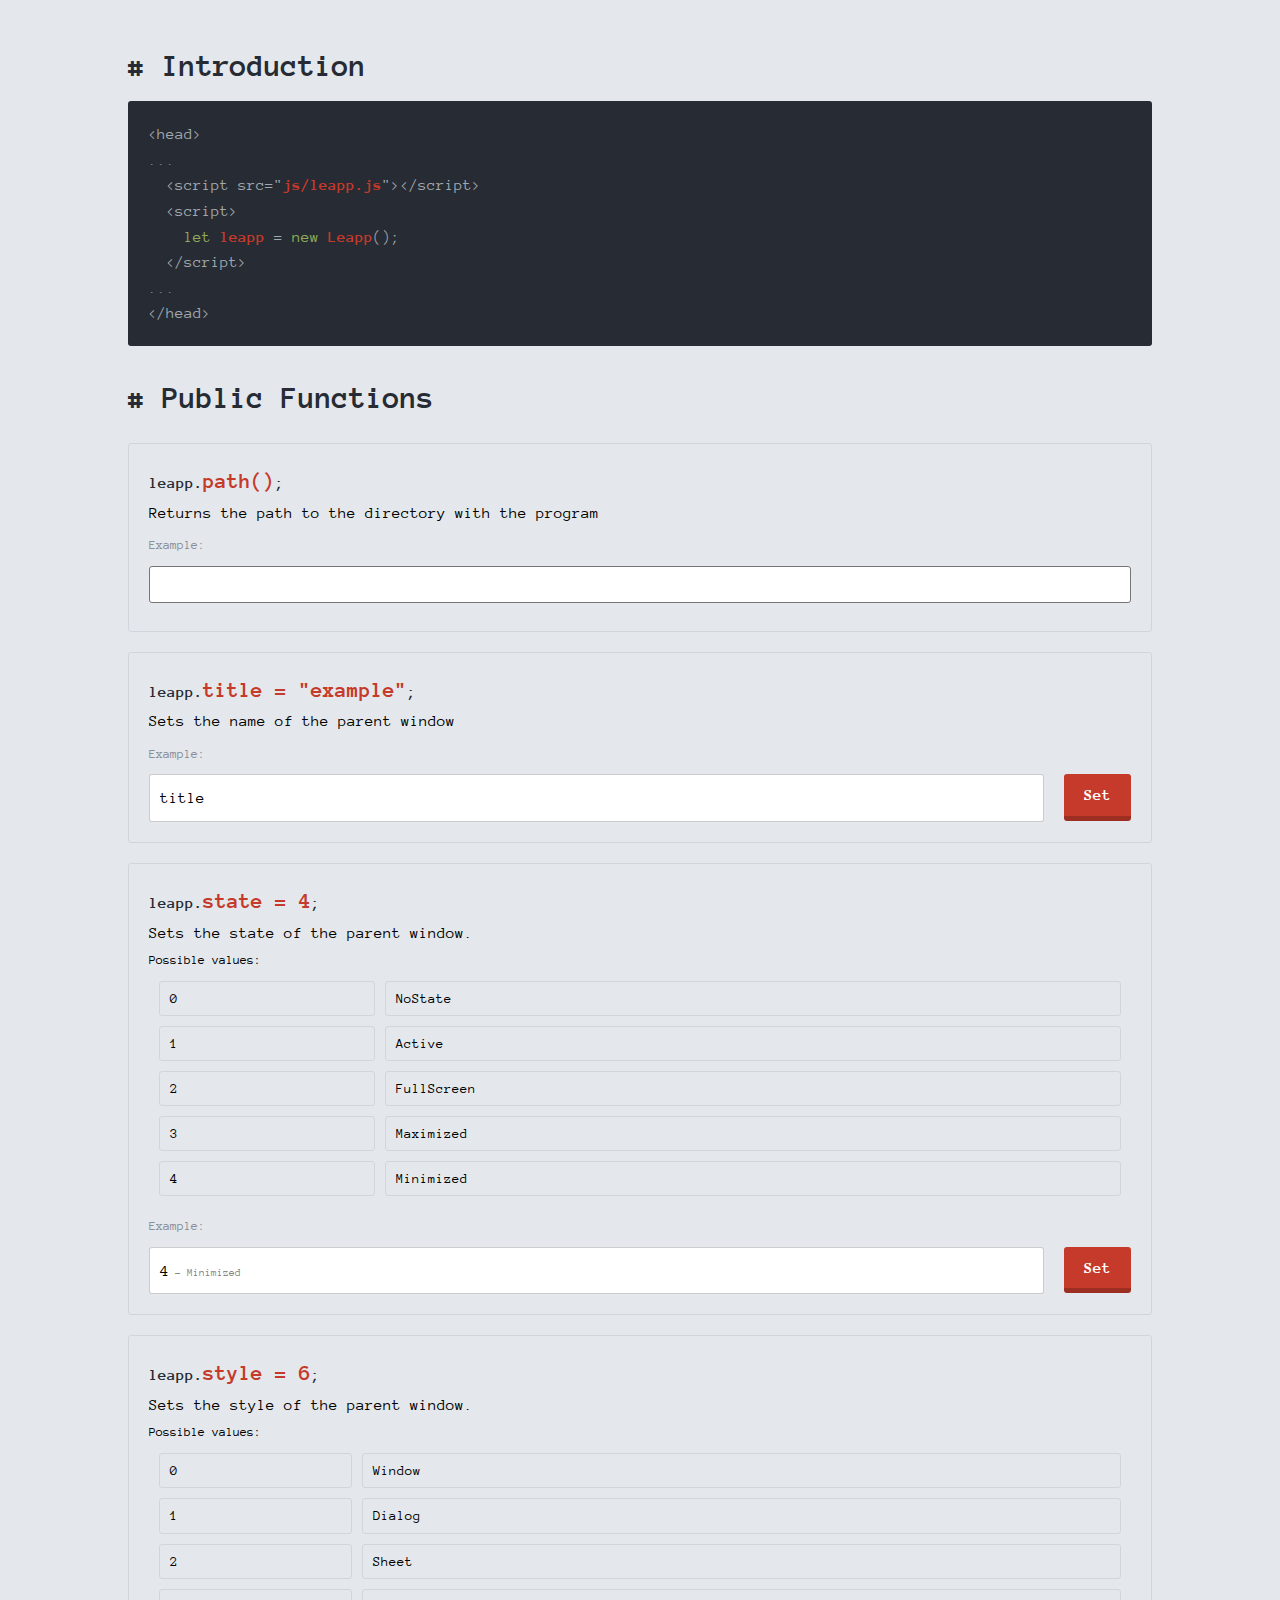
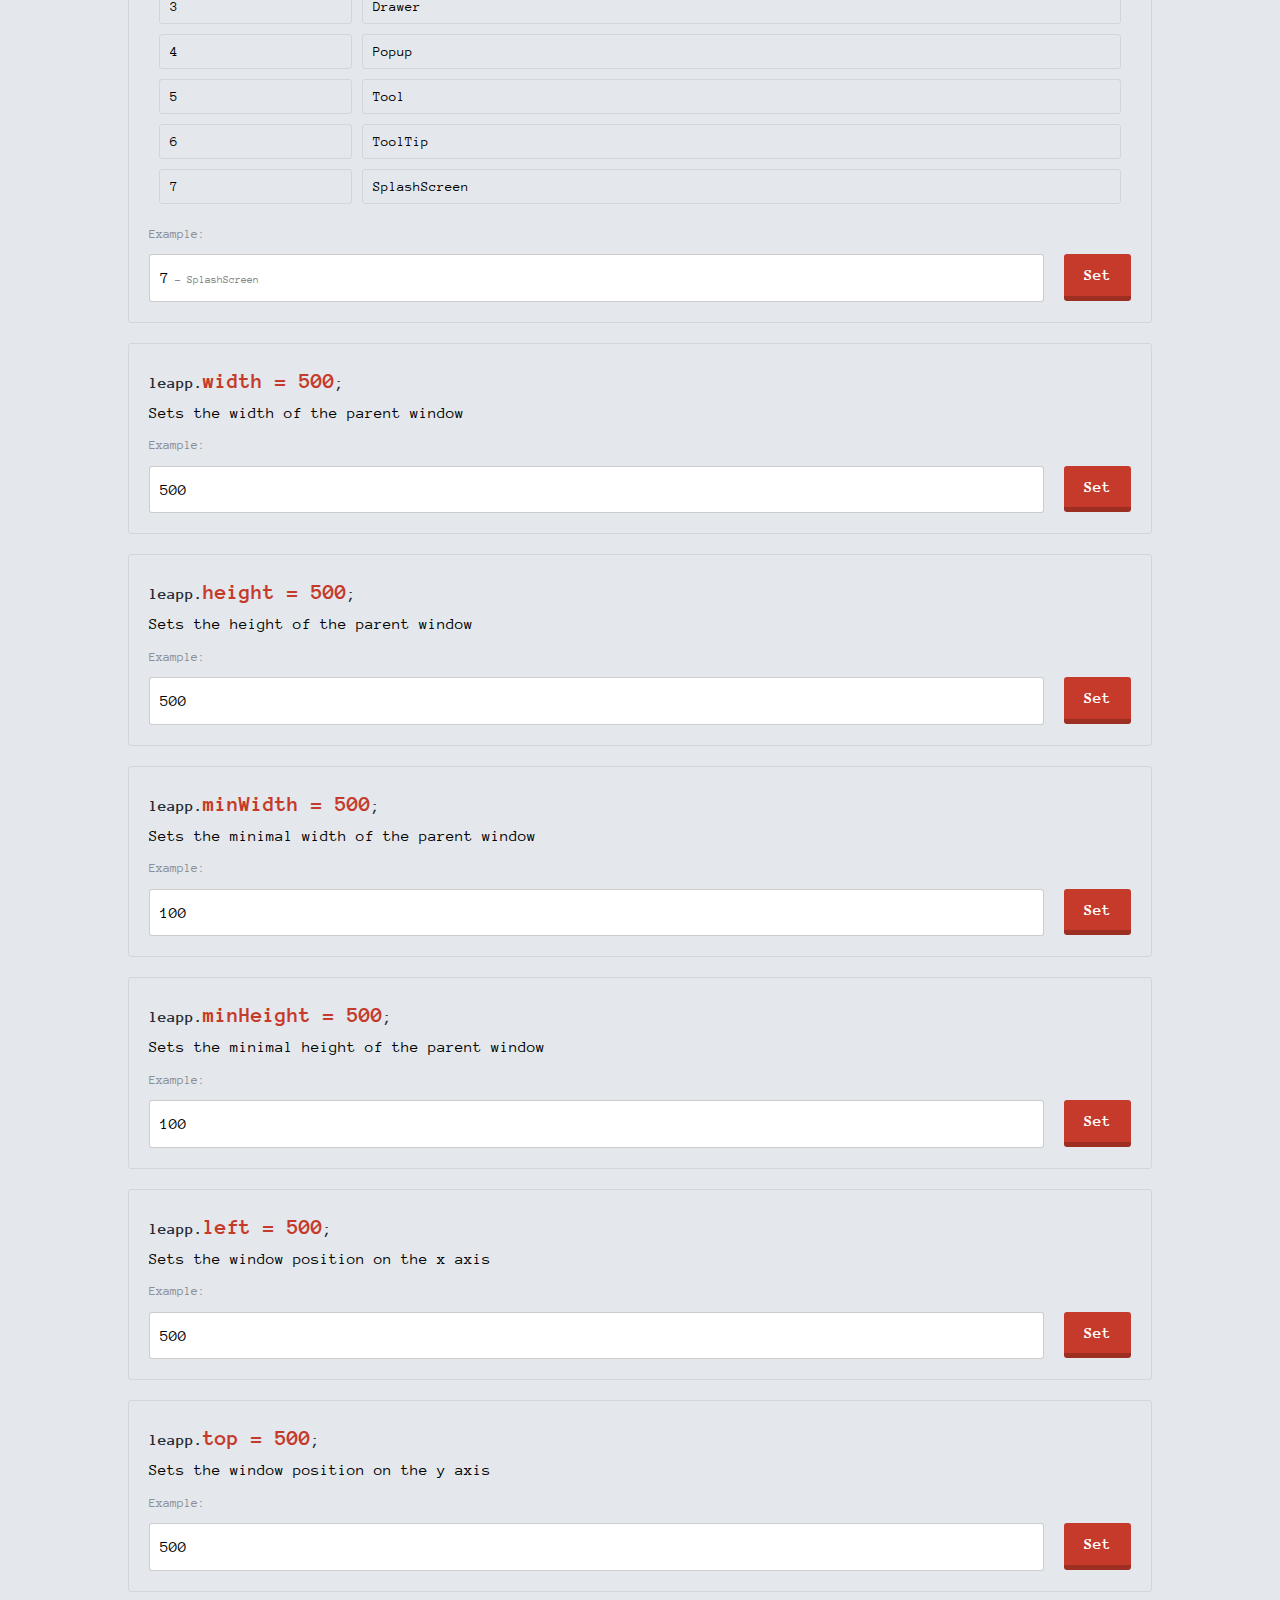
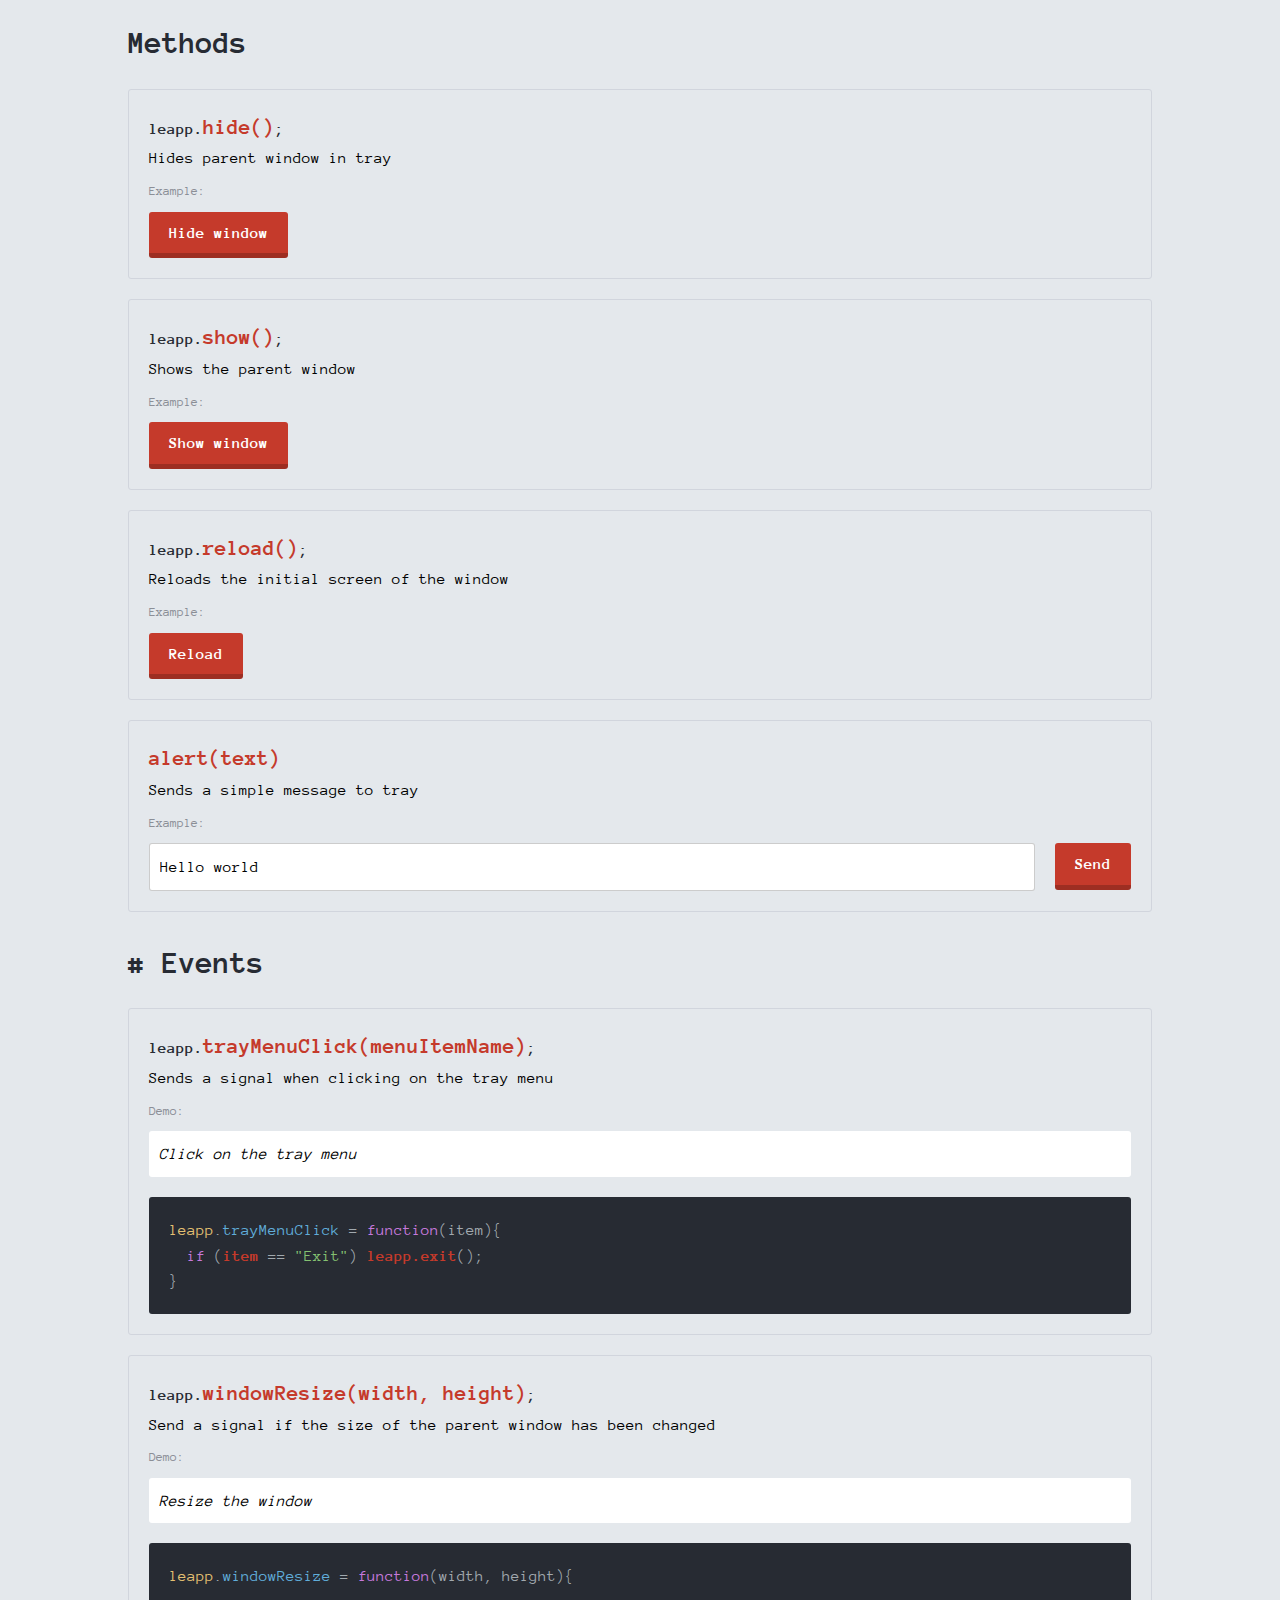
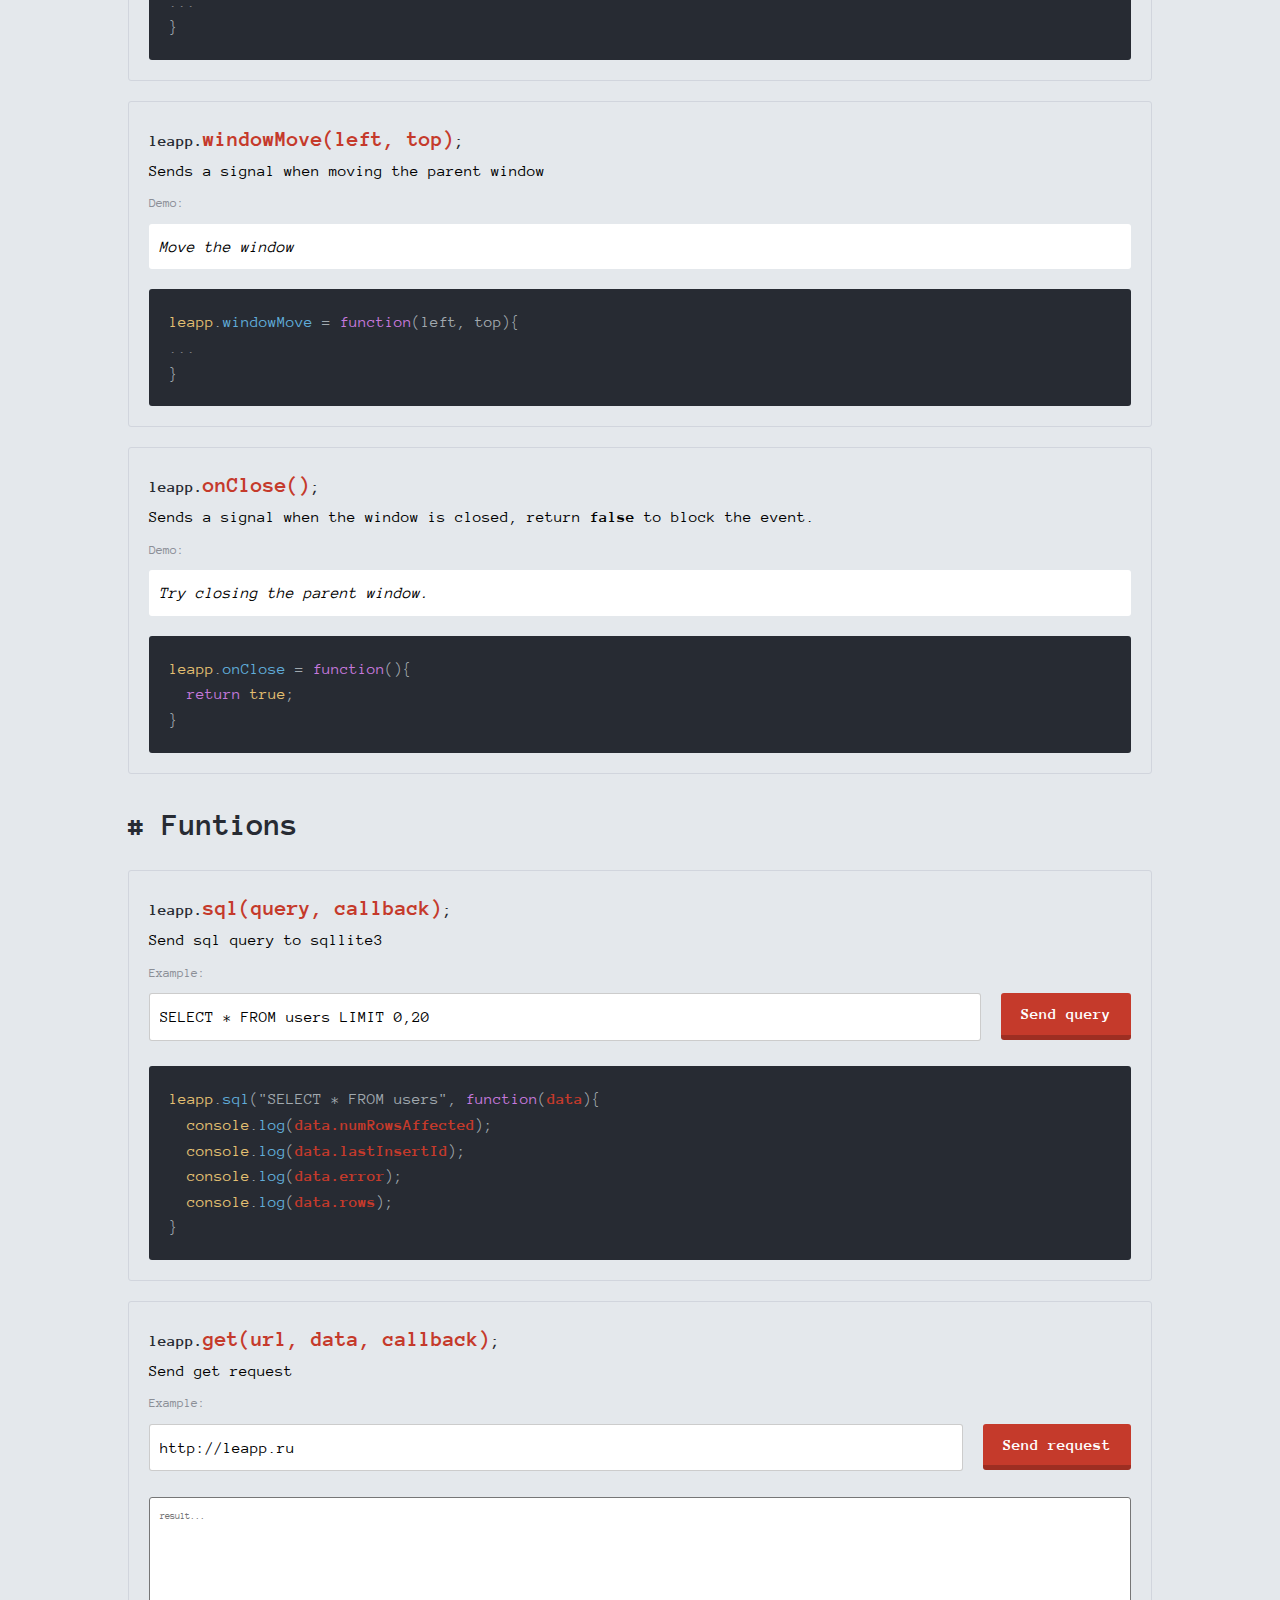
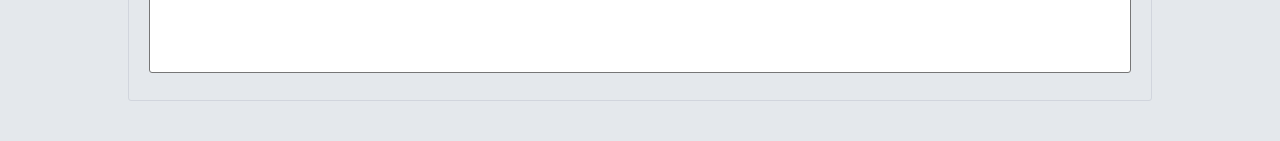
==== commit fa5a9799: "Set the minumal size" ====
--- a/html/index.html
+++ b/html/index.html
@@ -125,6 +125,29 @@
 			</div>
 		</div>
 		<div class="row">
+			<h2><small>leapp.</small>minWidth = 500<small>;</small></h2>
+			<p>Sets the minimal width of the parent window</p>
+			<div class="form">
+				<div class="columns">
+					<div class="flex1"><input id="minwinwidth" type="text" placeholder="Window width" value="100"></div>
+					<div><button onclick="leapp.minWidth = document.getElementById('minwinwidth').value;">Set</button></div>
+				</div>
+			</div>
+		</div>
+		<div class="row">
+			<h2><small>leapp.</small>minHeight = 500<small>;</small></h2>
+			<p>Sets the minimal height of the parent window</p>
+			<div class="form">
+				<div class="columns">
+					<div class="flex1"><input id="minwinheight" type="text" placeholder="Window height" value="100"></div>
+					<div><button onclick="leapp.minHeight = document.getElementById('minwinheight').value;">Set</button></div>
+				</div>
+			</div>
+		</div>
+
+
+
+		<div class="row">
 			<h2><small>leapp.</small>left = 500<small>;</small></h2>
 			<p>Sets the window position on the x axis</p>
 			<div class="form">
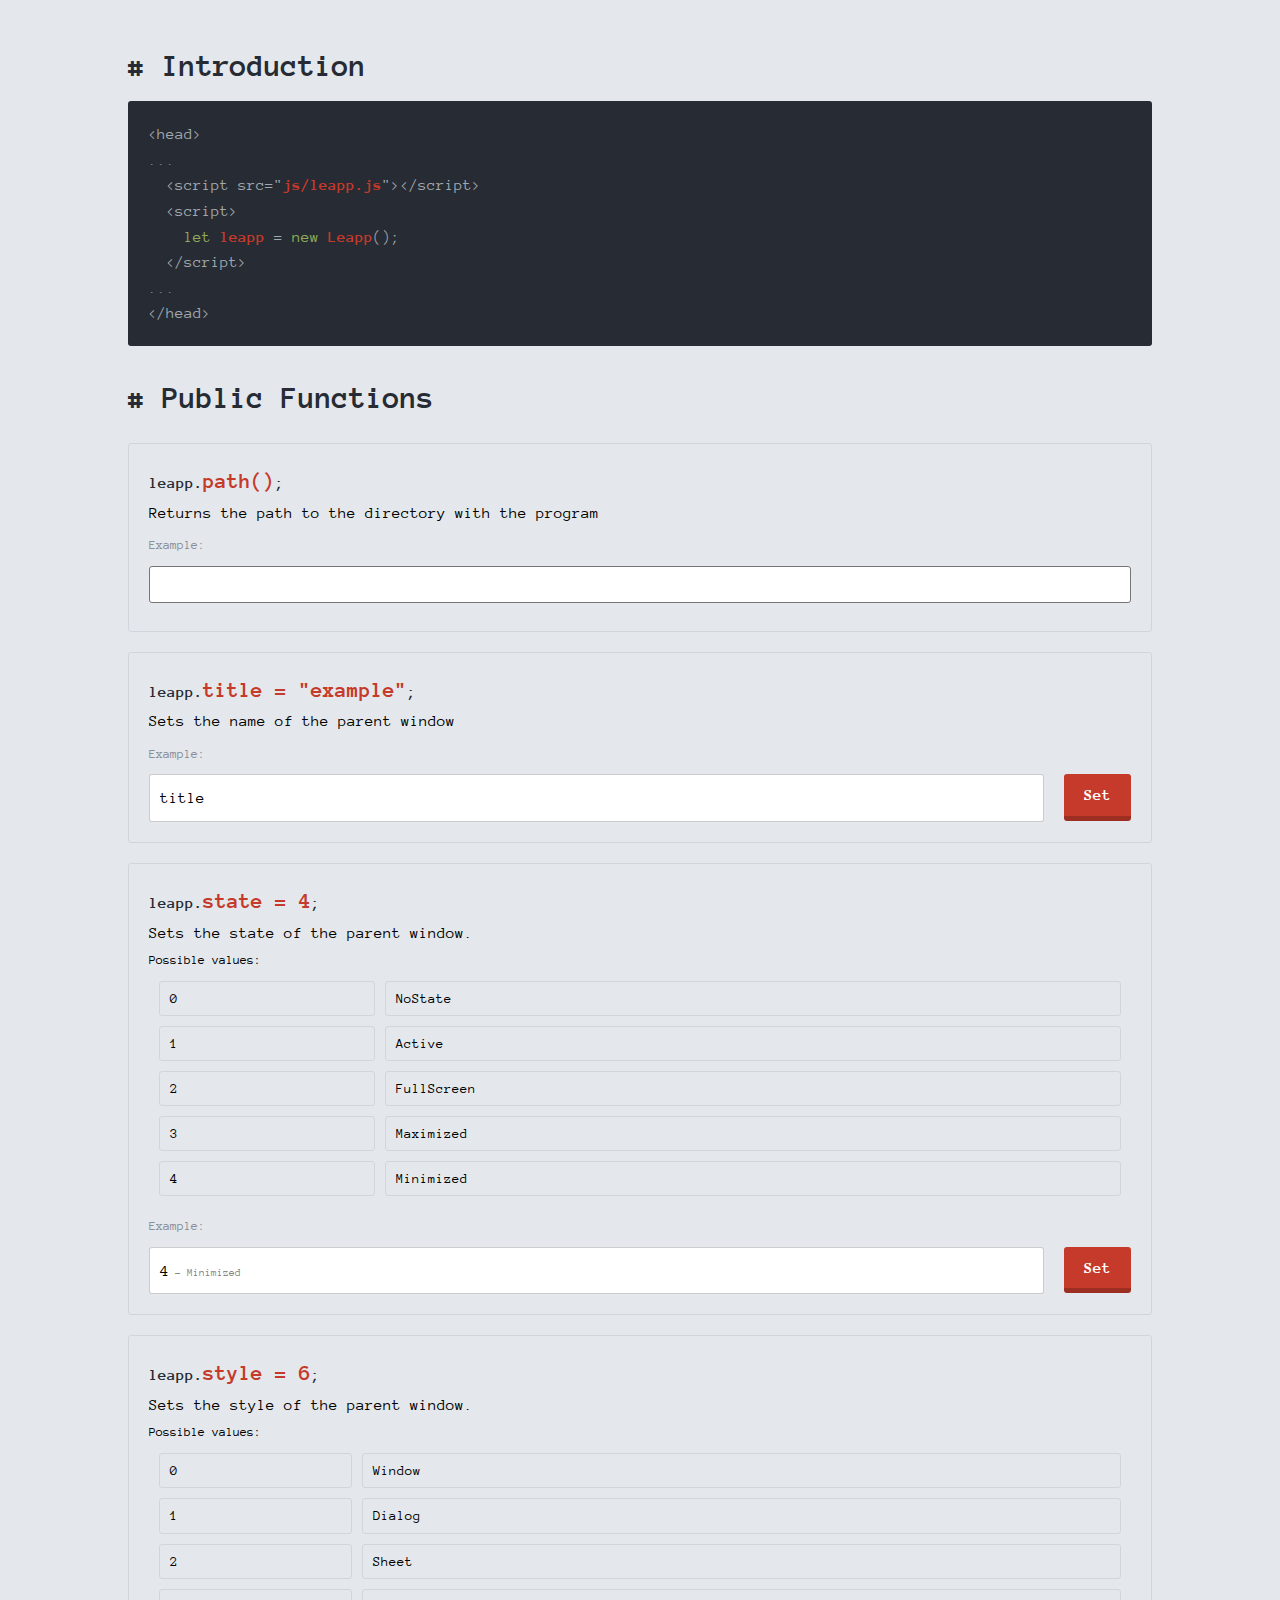
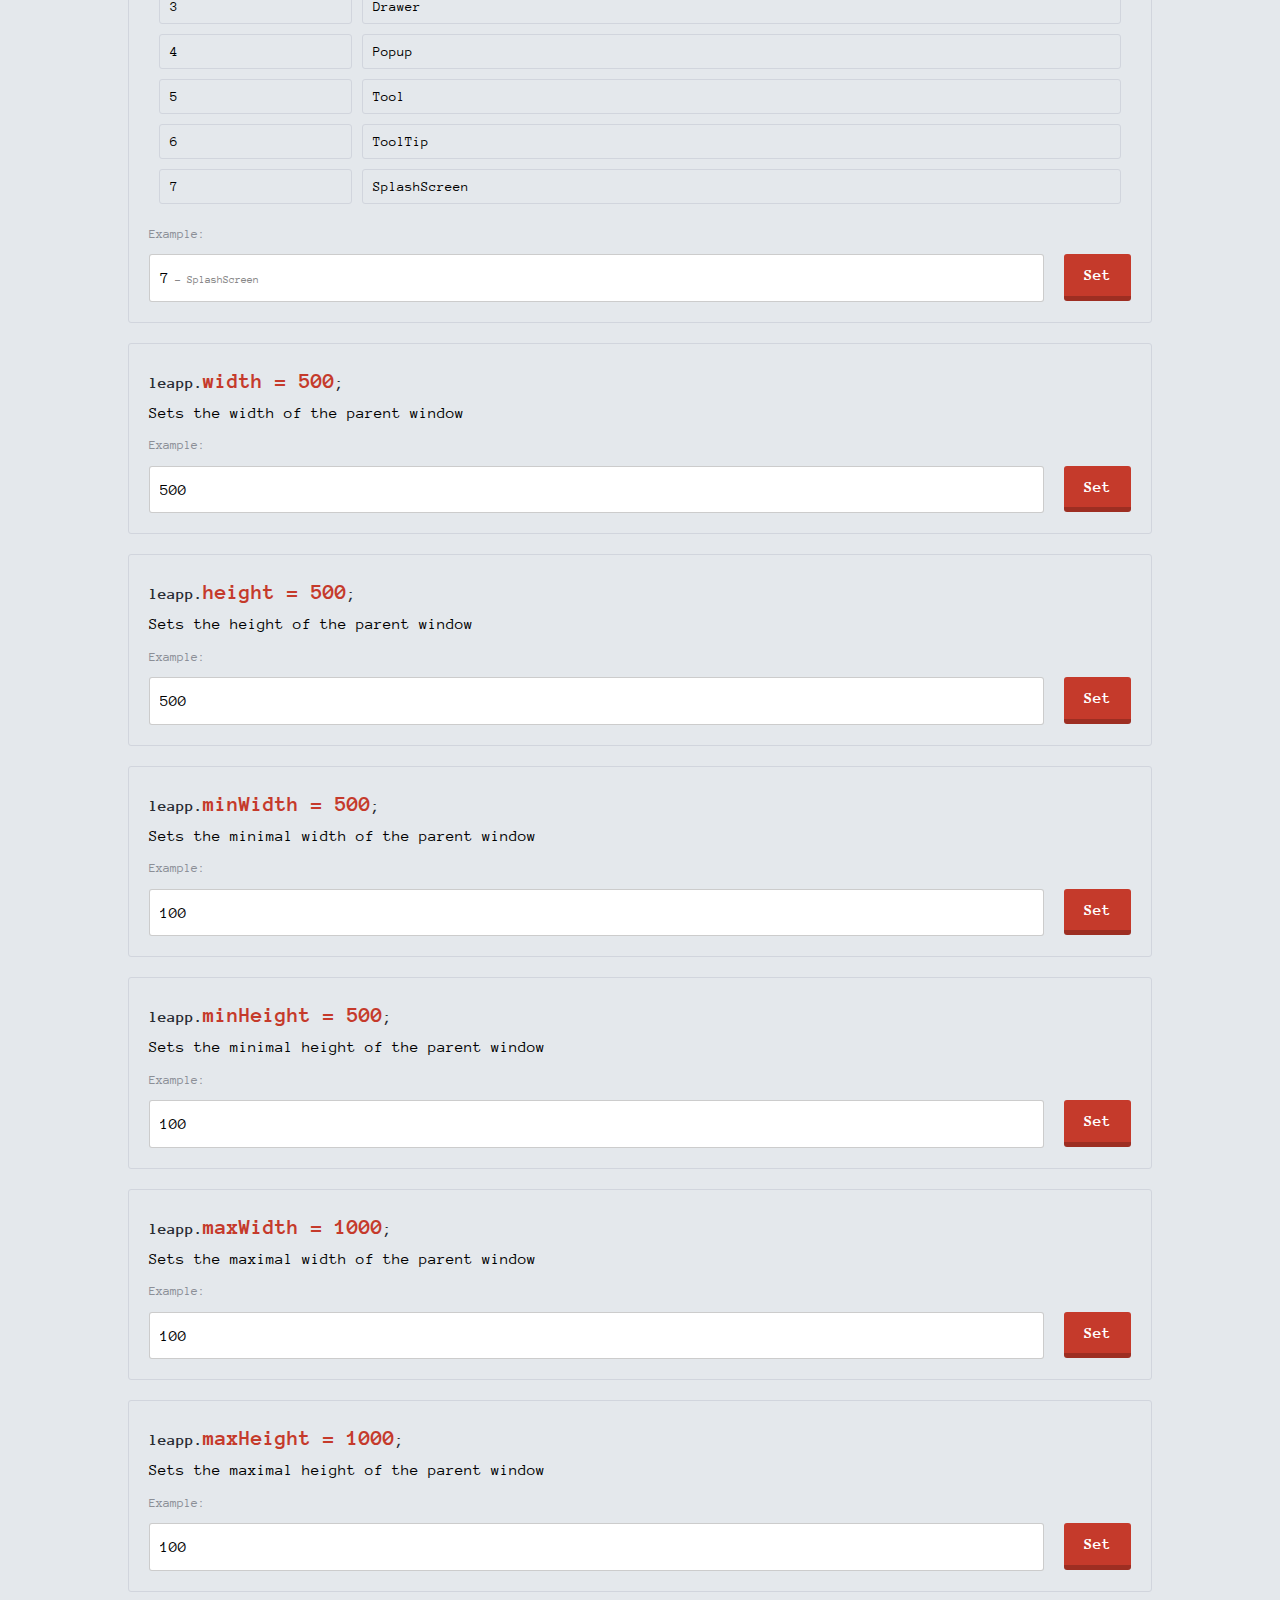
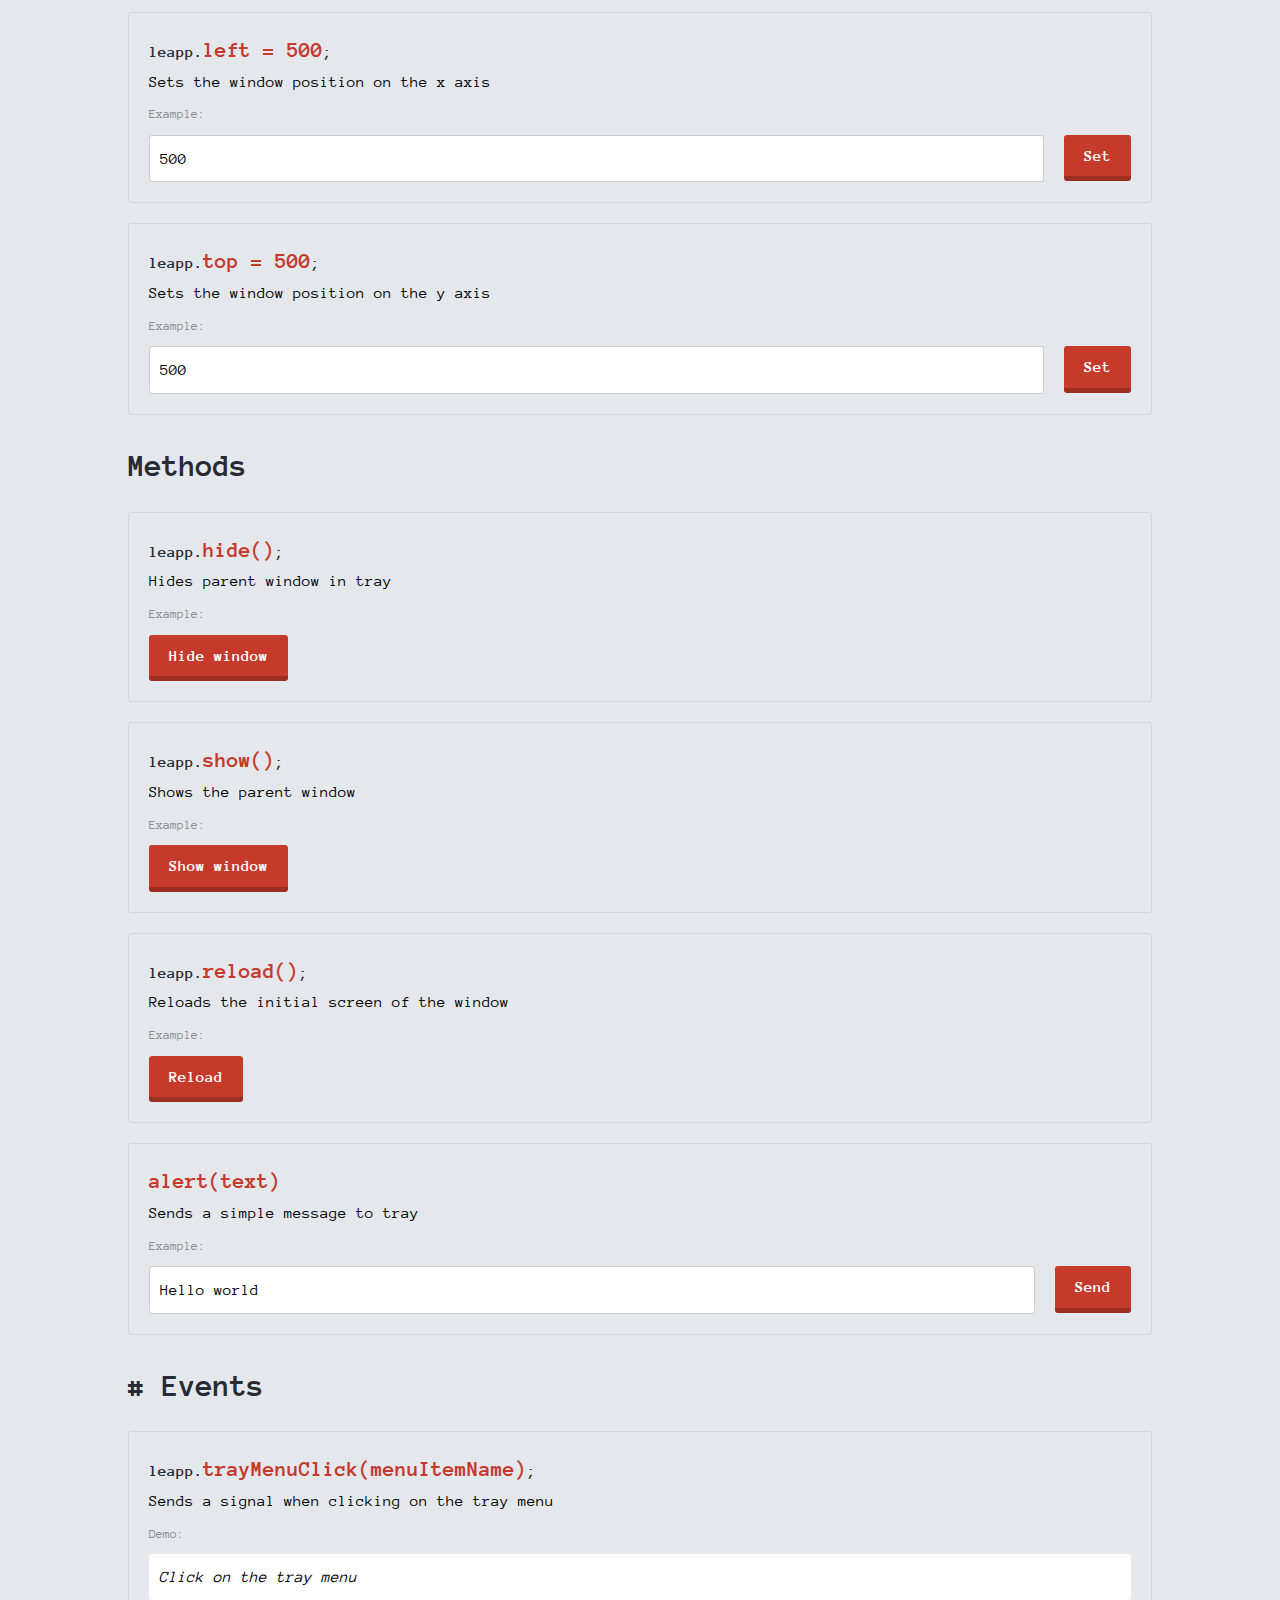
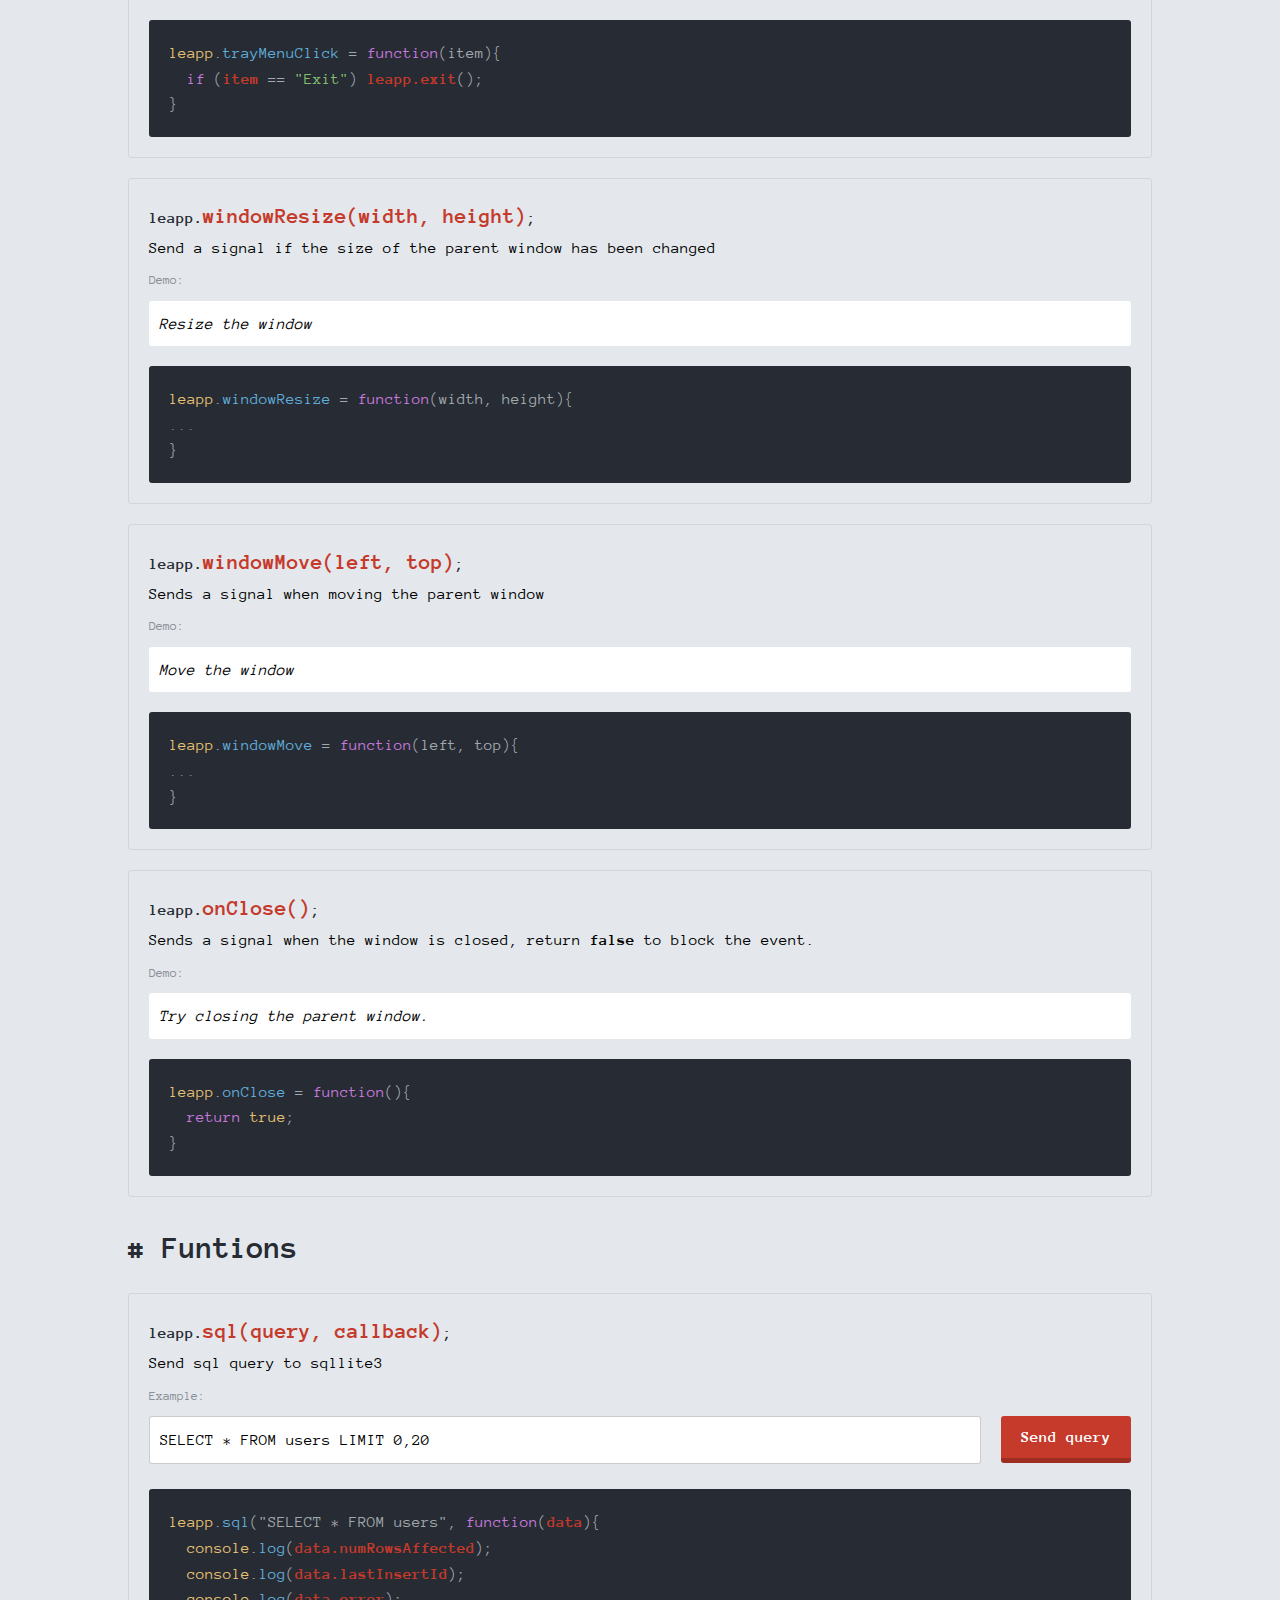
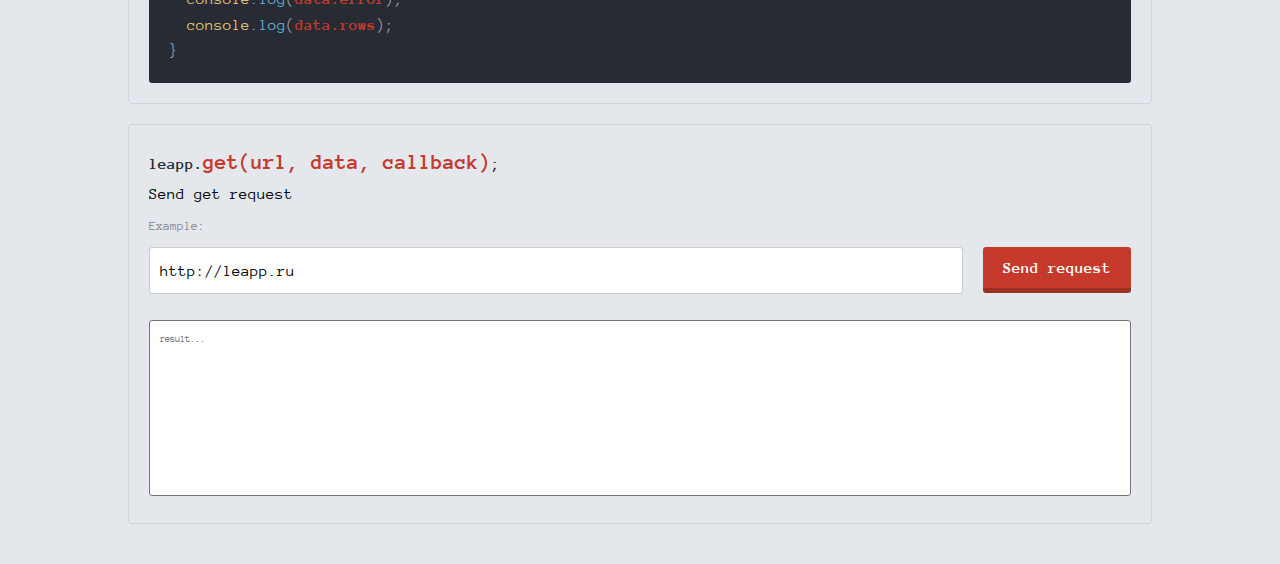
==== commit 264de3c0: "Set maximal size" ====
--- a/html/index.html
+++ b/html/index.html
@@ -129,7 +129,7 @@
 			<p>Sets the minimal width of the parent window</p>
 			<div class="form">
 				<div class="columns">
-					<div class="flex1"><input id="minwinwidth" type="text" placeholder="Window width" value="100"></div>
+					<div class="flex1"><input id="minwinwidth" type="text" placeholder="Window minimal width" value="100"></div>
 					<div><button onclick="leapp.minWidth = document.getElementById('minwinwidth').value;">Set</button></div>
 				</div>
 			</div>
@@ -139,8 +139,28 @@
 			<p>Sets the minimal height of the parent window</p>
 			<div class="form">
 				<div class="columns">
-					<div class="flex1"><input id="minwinheight" type="text" placeholder="Window height" value="100"></div>
+					<div class="flex1"><input id="minwinheight" type="text" placeholder="Window minimal height" value="100"></div>
 					<div><button onclick="leapp.minHeight = document.getElementById('minwinheight').value;">Set</button></div>
+				</div>
+			</div>
+		</div>
+		<div class="row">
+			<h2><small>leapp.</small>maxWidth = 1000<small>;</small></h2>
+			<p>Sets the maximal width of the parent window</p>
+			<div class="form">
+				<div class="columns">
+					<div class="flex1"><input id="maxwinwidth" type="text" placeholder="Window maximal width" value="100"></div>
+					<div><button onclick="leapp.maxWidth = document.getElementById('maxwinwidth').value;">Set</button></div>
+				</div>
+			</div>
+		</div>
+		<div class="row">
+			<h2><small>leapp.</small>maxHeight = 1000<small>;</small></h2>
+			<p>Sets the maximal height of the parent window</p>
+			<div class="form">
+				<div class="columns">
+					<div class="flex1"><input id="maxwinheight" type="text" placeholder="Window maximal height" value="100"></div>
+					<div><button onclick="leapp.maxHeight = document.getElementById('maxwinheight').value;">Set</button></div>
 				</div>
 			</div>
 		</div>
